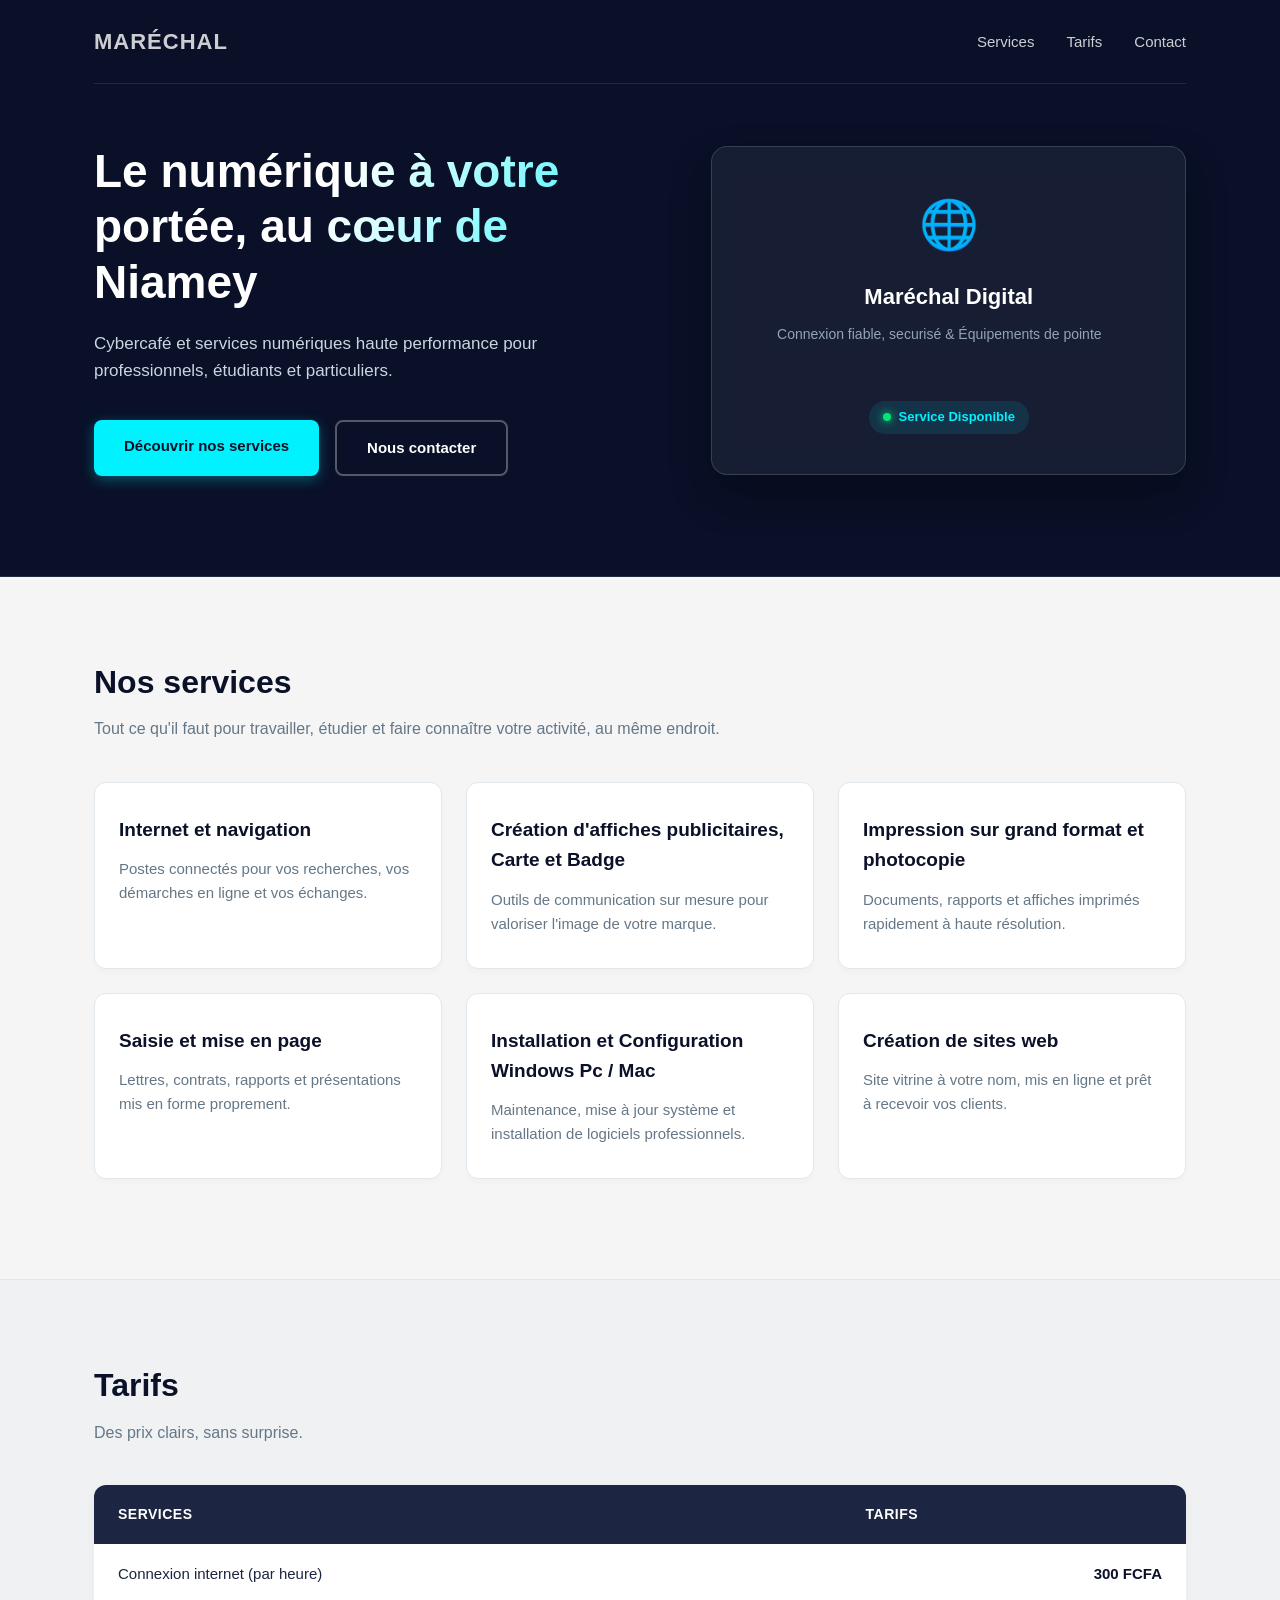
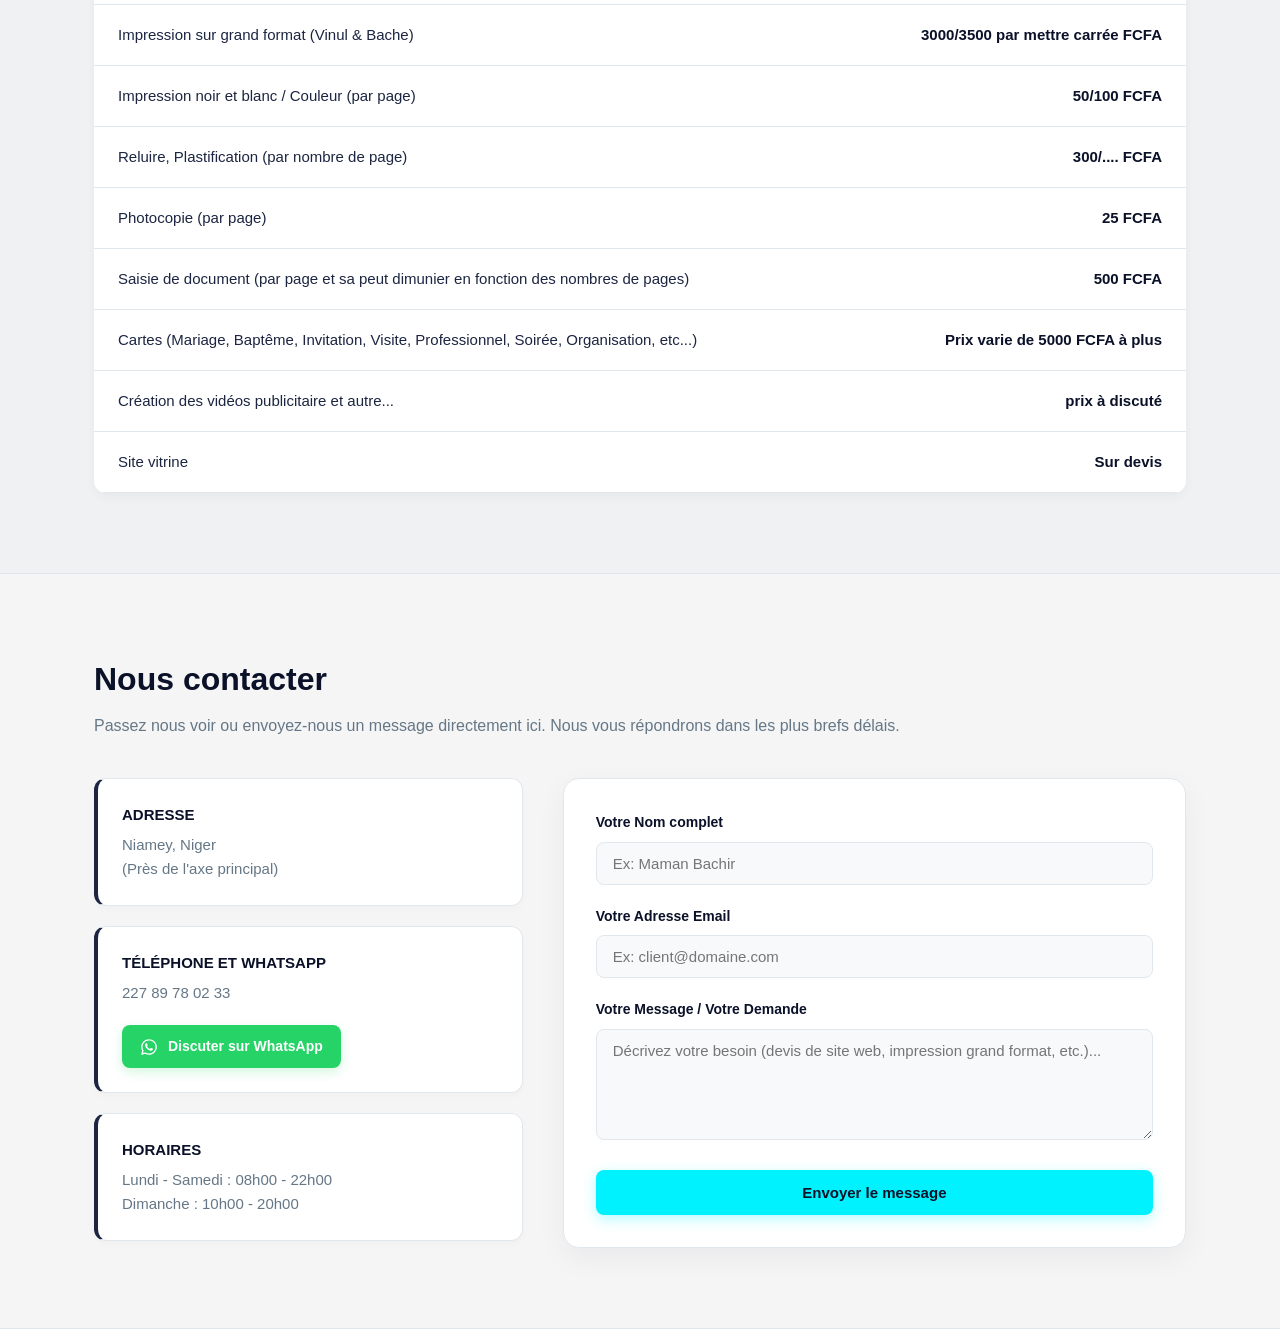
==== index.html @ 6f000675 "Add files via upload" ====
<!DOCTYPE html>
<html lang="fr">
<head>
<meta charset="utf-8">
<meta name="viewport" content="width=device-width, initial-scale=1">
<title>MARÉCHAL – Cybercafé et services numériques à Niamey</title>
<meta name="description" content="Internet, impression, saisie de documents et création de sites web à Niamey, Niger.">
<style>
/* ==========================================================================
   1. VARIABLES & CONFIGURATION DE FOND
   ========================================================================== */
:root {
  --cyan: #00f2fe;
  --bleu-profond: #0a1128;
  --bleu-tech: #1c2541;
  --texte-blanc: #ffffff;
  --texte-sombre: #1c2541;
  --doux: #657786;
  --ligne: #e1e8ed;
  --fond-clair: #f8f9fa;
  --transition: all 0.3s ease;
}

* { box-sizing: border-box; margin: 0; padding: 0; }
html { scroll-behavior: smooth; min-height: 100%; }

/* Image technologique en arrière-plan global alignée en haut pour éviter les coupures */
body { 
  font-family: -apple-system, BlinkMacSystemFont, "Segoe UI", Roboto, Arial, sans-serif; 
  color: var(--texte-sombre); 
  background-color: var(--bleu-profond);
  background-image: url('mon-ordinateur.jpg'), url('https://unsplash.com');
  background-size: cover;
  background-position: center top !important; 
  background-attachment: fixed;
  background-repeat: no-repeat;
  line-height: 1.6; 
  min-height: 100%;
}

a { color: inherit; text-decoration: none; transition: var(--transition); }
.wrap { max-width: 1140px; margin: 0 auto; padding: 0 24px; }

/* ==========================================================================
   2. HEADER & STYLE GLASSMORPHISM
   ========================================================================== */
header {
  position: relative;
  color: var(--texte-blanc);
  overflow: hidden;
  background: rgba(10, 17, 40, 0.85); 
  backdrop-filter: blur(8px);
  -webkit-backdrop-filter: blur(8px);
  border-bottom: 1px solid rgba(255, 255, 255, 0.1);
  padding-bottom: 40px;
}

nav {
  display: flex;
  align-items: center;
  justify-content: space-between;
  padding: 24px 0;
  border-bottom: 1px solid rgba(255, 255, 255, 0.1);
}

.marque { font-size: 22px; font-weight: 800; letter-spacing: 1px; }
nav ul { display: flex; gap: 32px; list-style: none; font-size: 15px; font-weight: 500; }
nav a { opacity: 0.8; }
nav a:hover { opacity: 1; color: var(--cyan); }

.hero {
  display: grid;
  grid-template-columns: 1.2fr 1fr;
  gap: 48px;
  align-items: center;
  padding: 60px 0;
}

.hero h1 {
  font-size: clamp(32px, 4.5vw, 46px);
  line-height: 1.2;
  margin-bottom: 20px;
  background: linear-gradient(120deg, #ffffff 40%, var(--cyan) 100%);
  -webkit-background-clip: text;
  -webkit-text-fill-color: transparent;
}

.hero p { font-size: 17px; color: #cbd5e1; margin-bottom: 36px; max-width: 48ch; }
.btns { display: flex; gap: 16px; flex-wrap: wrap; }
.btn { padding: 14px 30px; border-radius: 8px; font-weight: 600; font-size: 15px; text-align: center; display: inline-block; }

.btn-p { background: var(--cyan); color: var(--bleu-profond); box-shadow: 0 4px 14px rgba(0, 242, 254, 0.3); border: none; cursor: pointer; }
.btn-p:hover { transform: translateY(-2px); box-shadow: 0 6px 20px rgba(0, 242, 254, 0.5); background: #00d8e4; }
.btn-s { border: 2px solid rgba(255, 255, 255, 0.3); color: var(--texte-blanc); }
.btn-s:hover { border-color: var(--cyan); background: rgba(255, 255, 255, 0.05); transform: translateY(-2px); }

.tech-badge {
  background: rgba(255, 255, 255, 0.06);
  backdrop-filter: blur(12px);
  -webkit-backdrop-filter: blur(12px);
  border: 1px solid rgba(255, 255, 255, 0.15);
  padding: 40px;
  border-radius: 16px;
  text-align: center;
  box-shadow: 0 20px 40px rgba(0, 0, 0, 0.3);
}
.tech-icon { font-size: 48px; margin-bottom: 16px; }
.tech-badge h3 { font-size: 22px; margin-bottom: 8px; color: #fff; }
.tech-badge p { font-size: 14px; color: #94a3b8; }
.tech-status { display: inline-flex; align-items: center; gap: 8px; margin-top: 20px; background: rgba(0, 242, 254, 0.1); color: var(--cyan); padding: 6px 14px; border-radius: 20px; font-size: 13px; font-weight: 600; }
.status-dot { width: 8px; height: 8px; background-color: #00e676; border-radius: 50%; box-shadow: 0 0 8px #00e676; }

/* ==========================================================================
   3. SECTIONS OPACIFIÉES ACCESSIBLES
   ========================================================================== */
section { 
  display: block !important;
  padding: 80px 0; 
  background: rgba(255, 255, 255, 0.96) !important; 
  border-bottom: 1px solid var(--ligne); 
  position: relative; 
  z-index: 5; 
}
section:nth-of-type(even) { background: rgba(248, 249, 250, 0.97) !important; }

section h2 { font-size: 32px; color: var(--bleu-profond); margin-bottom: 8px; }
.intro { color: var(--doux); margin-bottom: 40px; font-size: 16px; }

.grille { display: grid; grid-template-columns: repeat(auto-fit, minmax(280px, 1fr)); gap: 24px; width: 100%; margin-bottom: 20px; }

.service {
  background: #ffffff;
  border: 1px solid var(--ligne);
  border-radius: 12px;
  padding: 32px 24px;
  transition: var(--transition);
  box-shadow: 0 4px 6px rgba(0,0,0,0.02);
}
.service:hover { transform: translateY(-6px); box-shadow: 0 12px 24px rgba(10, 17, 40, 0.08); border-color: var(--cyan); }
.service h3 { font-size: 19px; margin-bottom: 12px; color: var(--bleu-profond); }
.service p { color: var(--doux); font-size: 15px; }

/* ==========================================================================
   4. STRUCTURE DE LA GRILLE DES TARIFS
   ========================================================================== */
table { width: 100%; border-collapse: collapse; background: #fff; border-radius: 12px; overflow: hidden; box-shadow: 0 4px 12px rgba(0,0,0,0.04); margin-top: 20px; }
th, td { padding: 18px 24px; text-align: left; }
th { background: var(--bleu-tech); color: #fff; font-size: 14px; text-transform: uppercase; letter-spacing: 0.5px; }
td { border-bottom: 1px solid var(--ligne); font-size: 15px; color: var(--texte-sombre); }
td:last-child { font-weight: 700; color: var(--bleu-profond); text-align: right; }

/* ==========================================================================
   5. CONTAINER FORMULAIRE ET BLOC INFO (2 Colonnes)
   ========================================================================== */
.contact-container {
  display: flex !important;
  flex-direction: row !important;
  justify-content: space-between;
  gap: 40px;
  width: 100%;
  margin-top: 30px;
}

.contact-infos {
  flex: 1;
  display: flex;
  flex-direction: column;
  gap: 20px;
}

.contact-infos div {
  background: #ffffff;
  border: 1px solid var(--ligne);
  border-left: 4px solid var(--bleu-tech);
  padding: 24px;
  border-radius: 12px;
  box-shadow: 0 4px 6px rgba(0, 0, 0, 0.02);
}

.contact-infos dt { font-weight: 700; color: var(--bleu-profond); margin-bottom: 6px; font-size: 15px; text-transform: uppercase; }
.contact-infos dd { color: var(--doux); margin: 0; font-size: 15px; }

.contact-form {
  flex: 1.3;
  background: #ffffff;
  border: 1px solid var(--ligne);
  padding: 32px;
  border-radius: 16px;
  box-shadow: 0 10px 30px rgba(10, 17, 40, 0.05);
}

.form-group {
  margin-bottom: 20px;
  display: flex;
  flex-direction: column;
}

.form-group label { font-weight: 600; color: var(--bleu-profond); margin-bottom: 8px; font-size: 14px; }
.form-group input, .form-group textarea {
  width: 100%;
  padding: 12px 16px;
  border: 1px solid var(--ligne);
  border-radius: 8px;
  font-size: 15px;
  background: var(--fond-clair);
  font-family: inherit;
  transition: var(--transition);
}
.form-group input:focus, .form-group textarea:focus { outline: none; border-color: var(--cyan); background: #ffffff; box-shadow: 0 0 0 4px rgba(0, 242, 254, 0.15); }
.form-submit { width: 100%; margin-top: 10px; }

/* FOOTER */
footer { background: var(--bleu-profond); color: #94a3b8; font-size: 14px; padding: 30px 0; border-top: 1px solid rgba(255,255,255,0.08); position: relative; z-index: 5; }
footer .wrap { display: flex; justify-content: space-between; flex-wrap: wrap; gap: 16px; }

/* RESPONSIVE STRUCTURE */
@media(max-width: 768px) {
  .hero { grid-template-columns: 1fr; text-align: center; }
  .btns { justify-content: center; }
  nav { flex-direction: column; gap: 16px; }
  .contact-container { flex-direction: column !important; gap: 32px; }
}
</style>
</head>
<body>

<header>
  <div class="wrap">
    <nav aria-label="Navigation principale">
      <a class="marque" href="#accueil">MARÉCHAL</a>
      <ul>
        <li><a href="#services">Services</a></li>
        <li><a href="#tarifs">Tarifs</a></li>
        <li><a href="#contact">Contact</a></li>
      </ul>
    </nav>
    <div class="hero" id="accueil">
      <div>
        <h1>Le numérique à votre portée, au cœur de Niamey</h1>
        <p>Cybercafé et services numériques haute performance pour professionnels, étudiants et particuliers.</p>
        <div class="btns">
          <a class="btn btn-p" href="#services">Découvrir nos services</a>
          <a class="btn btn-s" href="#contact">Nous contacter</a>
        </div>
      </div>
      <div class="tech-badge">
        <div class="tech-icon">🌐</div>
        <h3>Maréchal Digital</h3>
        <p>Connexion fiable, securisé & Équipements de pointe</p>
        <div class="tech-status"><span class="status-dot"></span> Service Disponible</div>
      </div>
    </div>
  </div>
</header>

<main>
<section id="services">
  <div class="wrap">
    <h2>Nos services</h2>
    <p class="intro">Tout ce qu'il faut pour travailler, étudier et faire connaître votre activité, au même endroit.</p>
    <div class="grille">
      <article class="service"><h3>Internet et navigation</h3><p>Postes connectés pour vos recherches, vos démarches en ligne et vos échanges.</p></article>
      <article class="service"><h3>Création d'affiches publicitaires, Carte et Badge</h3><p>Outils de communication sur mesure pour valoriser l'image de votre marque.</p></article>
      <article class="service"><h3>Impression sur grand format et photocopie</h3><p>Documents, rapports et affiches imprimés rapidement à haute résolution.</p></article>
      <article class="service"><h3>Saisie et mise en page</h3><p>Lettres, contrats, rapports et présentations mis en forme proprement.</p></article>
      <article class="service"><h3>Installation et Configuration Windows Pc / Mac</h3><p>Maintenance, mise à jour système et installation de logiciels professionnels.</p></article>
      <article class="service"><h3>Création de sites web</h3><p>Site vitrine à votre nom, mis en ligne et prêt à recevoir vos clients.</p></article>
    </div>
  </div>
</section>

<section id="tarifs">
  <div class="wrap">
    <h2>Tarifs</h2>
    <p class="intro">Des prix clairs, sans surprise.</p>
    <table>
      <thead><tr><th scope="col">services</th><th scope="col">Tarifs</th></tr></thead>
      <tbody>
        <tr><td>Connexion internet (par heure)</td><td>300 FCFA</td></tr>
        <tr><td>Impression sur grand format (Vinul & Bache)</td><td>3000/3500 par mettre carrée FCFA</td></tr>
        <tr><td>Impression noir et blanc / Couleur (par page)</td><td>50/100 FCFA</td></tr>
        <tr><td>Reluire, Plastification (par nombre de page)</td><td>300/.... FCFA</td></tr>
        <tr><td>Photocopie (par page)</td><td>25 FCFA</td></tr>
        <tr><td>Saisie de document (par page et sa peut dimunier en fonction des nombres de pages)</td><td>500 FCFA</td></tr>
        <tr><td>Cartes (Mariage, Baptême, Invitation, Visite, Professionnel, Soirée, Organisation, etc...)</td><td>Prix varie de 5000 FCFA à plus </td></tr>
        <tr><td>Création des vidéos publicitaire et autre... </td><td>prix à discuté</td></tr>
        <tr><td>Site vitrine</td><td>Sur devis</td></tr>
      </tbody>
    </table>
  </div>
</section>

<section id="contact">
  <div class="wrap">
    <h2>Nous contacter</h2>
    <p class="intro">Passez nous voir ou envoyez-nous un message directement ici. Nous vous répondrons dans les plus brefs délais.</p>
    
    <div class="contact-container">
      <!-- Infos pratiques à gauche -->
      <dl class="contact-infos">
        <div>
          <dt>Adresse</dt>
          <dd> Niamey, Niger<br>(Près de l'axe principal)</dd>
        </div>
       <div>
  <dt>Téléphone et WhatsApp</dt>
  <dd style="margin-bottom: 12px;">227 89 78 02 33</dd>
  
  <!-- BOUTON WHATSAPP CORRIGÉ AVEC STYLE VERT FORCÉ -->
  <a href="https://wa.me." 
   target="_blank" 
   class="btn-whatsapp" 
   style="display: inline-flex !important; align-items: center; justify-content: center; gap: 10px; background-color: #25D366 !important; color: #ffffff !important; padding: 10px 18px; border-radius: 8px; font-size: 14px; font-weight: 700; text-decoration: none; box-shadow: 0 4px 12px rgba(37, 211, 102, 0.2); margin-top: 8px; transition: all 0.3s ease;">
  
  <svg viewBox="0 0 448 512" width="18" height="18" fill="#ffffff" style="display: block;">
    <path d="M380.9 97.1C339 55.1 283.2 32 223.9 32c-122.4 0-222 99.6-222 222 0 39.1 10.2 77.3 29.6 111L0 480l117.7-30.9c32.4 17.7 68.9 27 106.1 27h.1c122.3 0 224.1-99.6 224.1-222 0-59.3-25.2-115-67.1-157zm-157 341.6c-33.2 0-65.7-8.9-94-25.7l-6.7-4-69.8 18.3L72 359.2l-4.4-7c-18.5-29.4-28.2-63.3-28.2-98.2 0-101.7 82.8-184.5 184.6-184.5 49.3 0 95.6 19.2 130.4 54.1 34.8 34.9 56.2 81.2 56.1 130.5 0 101.8-84.9 184.6-186.6 184.6zm101.2-138.2c-5.5-2.8-32.8-16.2-37.9-18-5.1-1.9-8.8-2.8-12.5 2.8-3.7 5.6-14.3 18-17.6 21.8-3.2 3.7-6.5 4.2-12 1.4-32.6-16.3-54-29.1-75.5-66-5.7-9.8 5.7-9.1 16.3-30.3 1.8-3.7.9-6.9-.5-9.7-1.4-2.8-12.5-30.1-17.1-41.2-4.5-10.8-9.1-9.3-12.5-9.5-3.2-.2-6.9-.2-10.6-.2-3.7 0-9.7 1.4-14.8 6.9-5.1 5.6-19.4 19-19.4 46.3 0 27.3 19.9 53.7 22.6 57.4 2.8 3.7 39.1 59.7 94.8 83.8 35.2 15.2 49 16.5 66.6 13.9 10.7-1.6 32.8-13.4 37.4-26.4 4.6-13 4.6-24.1 3.2-26.4-1.3-2.5-5-3.9-10.5-6.6z"/>
  </svg>
  <span>Discuter sur WhatsApp</span>
</a>
</div>

        <div>
          <dt>Horaires</dt>
          <dd>Lundi - Samedi : 08h00 - 22h00<br>Dimanche : 10h00 - 20h00</dd>
        </div>
      </dl>

      <!-- Formulaire de contact Formspree à droite -->
      <!-- ATTENTION : Remplacez "VOTRE_ID_FORMSPREE" par l'identifiant fourni sur votre tableau de bord Formspree -->
      <form action="https://formspree.io/f/xaeqyyyz" method="POST" class="contact-form">
        <div class="form-group">
          <label for="name">Votre Nom complet</label>
          <input type="text" name="name" id="name" required placeholder="Ex: Maman Bachir">
        </div>
        
        <div class="form-group">
          <label for="email">Votre Adresse Email</label>
          <input type="email" name="_replyto" id="email" required placeholder="Ex: client@domaine.com">
        </div>
        
        <div class="form-group">
          <label for="message">Votre Message / Votre Demande</label>
          <textarea name="message" id="message" rows="5" required placeholder="Décrivez votre besoin (devis de site web, impression grand format, etc.)..."></textarea>
        </div>
        
        <!-- Redirection automatique après envoi (Optionnel) -->
        <input type="hidden" name="_next" value="#accueil">
        
        <button type="submit" class="btn btn-p form-submit">Envoyer le message</button>
      </form>
    </div>
  </div>
</section>
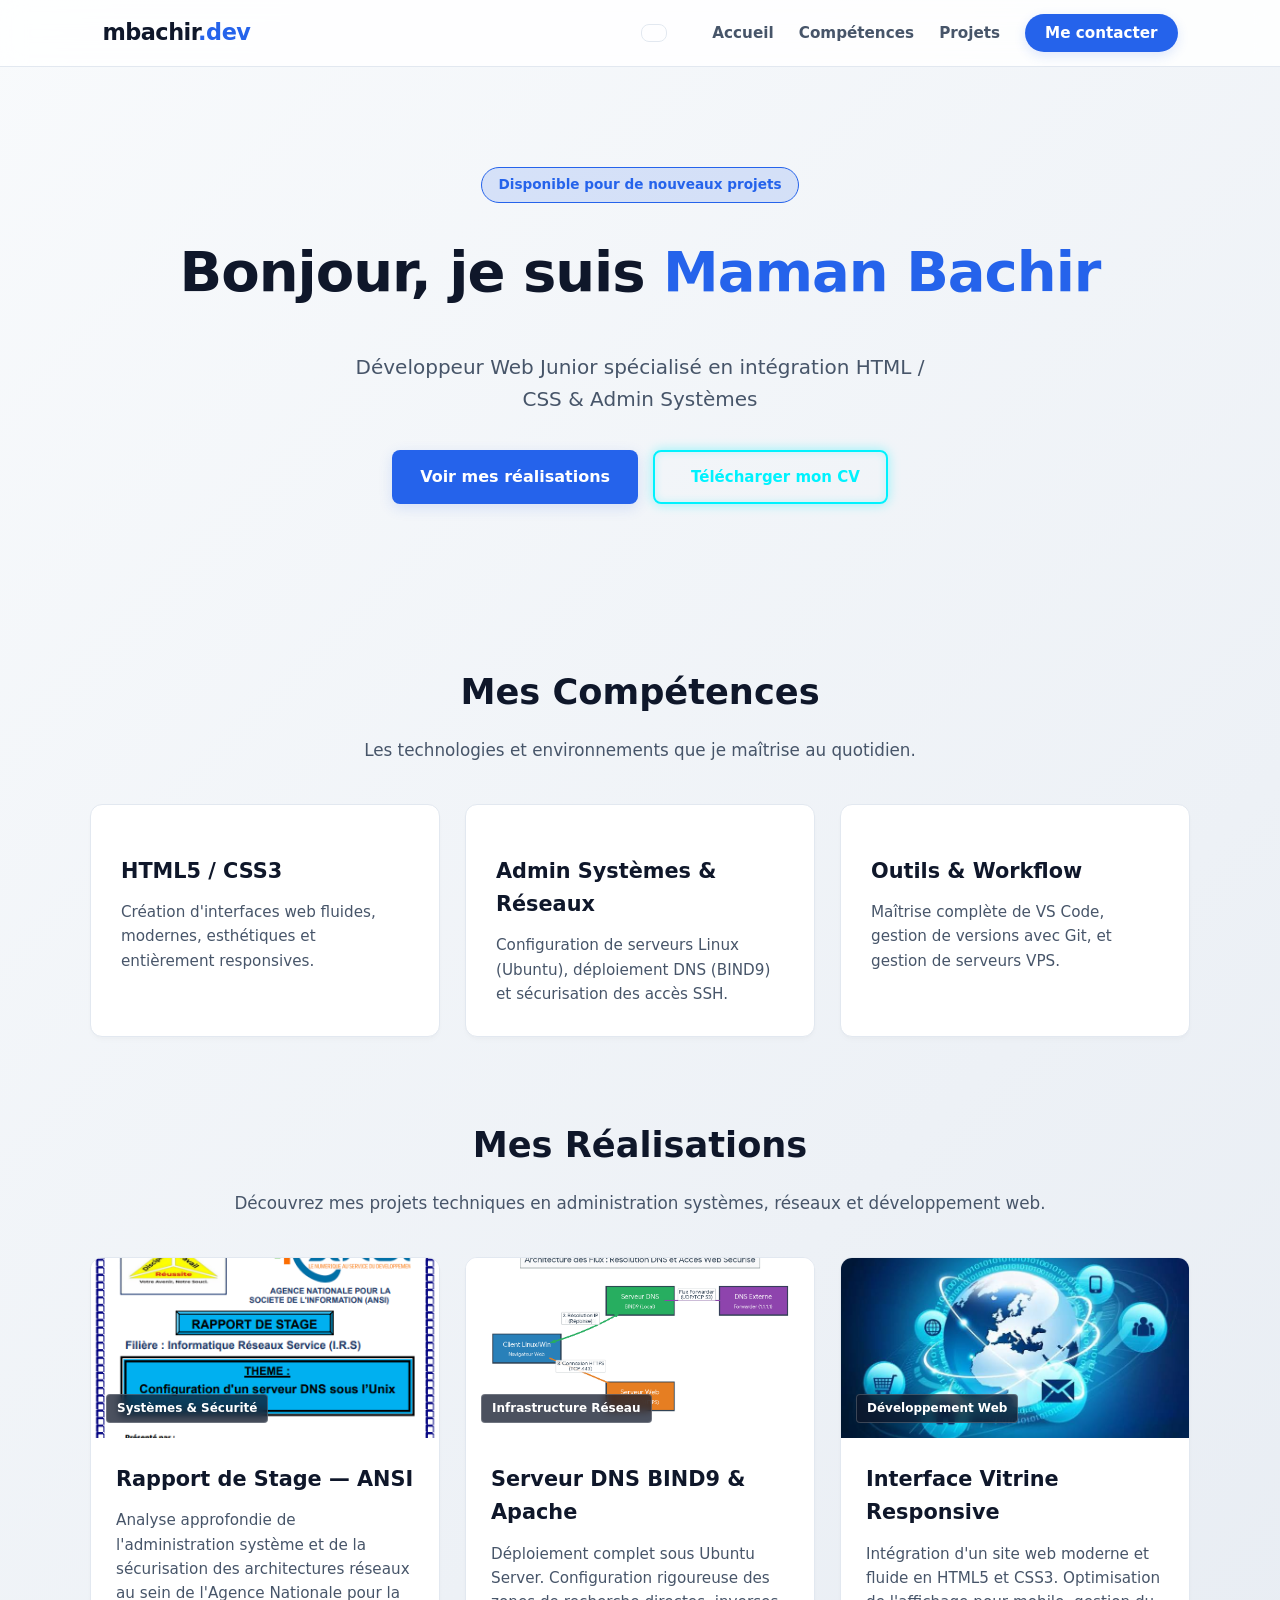
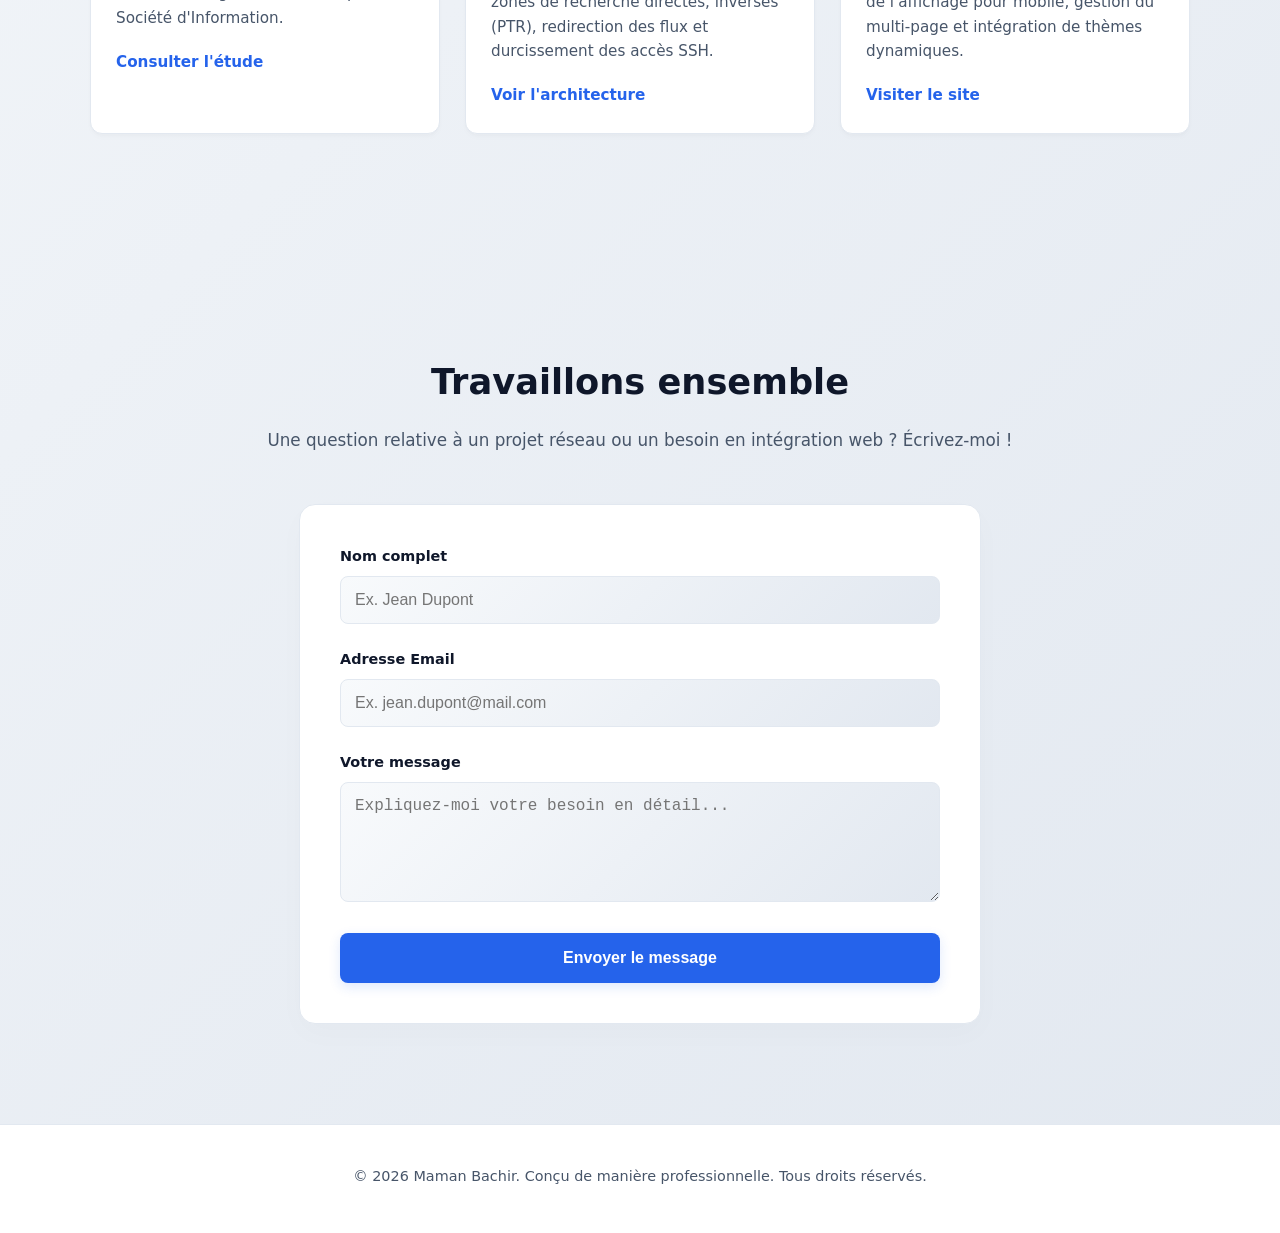
==== commit b4532376: "Add files via upload" ====
--- a/index.html
+++ b/index.html
@@ -1,353 +1,169 @@
 <!DOCTYPE html>
 <html lang="fr">
 <head>
-<meta charset="utf-8">
-<meta name="viewport" content="width=device-width, initial-scale=1">
-<title>MARÉCHAL – Cybercafé et services numériques à Niamey</title>
-<meta name="description" content="Internet, impression, saisie de documents et création de sites web à Niamey, Niger.">
-<style>
-/* ==========================================================================
-   1. VARIABLES & CONFIGURATION DE FOND
-   ========================================================================== */
-:root {
-  --cyan: #00f2fe;
-  --bleu-profond: #0a1128;
-  --bleu-tech: #1c2541;
-  --texte-blanc: #ffffff;
-  --texte-sombre: #1c2541;
-  --doux: #657786;
-  --ligne: #e1e8ed;
-  --fond-clair: #f8f9fa;
-  --transition: all 0.3s ease;
-}
-
-* { box-sizing: border-box; margin: 0; padding: 0; }
-html { scroll-behavior: smooth; min-height: 100%; }
-
-/* Image technologique en arrière-plan global alignée en haut pour éviter les coupures */
-body { 
-  font-family: -apple-system, BlinkMacSystemFont, "Segoe UI", Roboto, Arial, sans-serif; 
-  color: var(--texte-sombre); 
-  background-color: var(--bleu-profond);
-  background-image: url('mon-ordinateur.jpg'), url('https://unsplash.com');
-  background-size: cover;
-  background-position: center top !important; 
-  background-attachment: fixed;
-  background-repeat: no-repeat;
-  line-height: 1.6; 
-  min-height: 100%;
-}
-
-a { color: inherit; text-decoration: none; transition: var(--transition); }
-.wrap { max-width: 1140px; margin: 0 auto; padding: 0 24px; }
-
-/* ==========================================================================
-   2. HEADER & STYLE GLASSMORPHISM
-   ========================================================================== */
-header {
-  position: relative;
-  color: var(--texte-blanc);
-  overflow: hidden;
-  background: rgba(10, 17, 40, 0.85); 
-  backdrop-filter: blur(8px);
-  -webkit-backdrop-filter: blur(8px);
-  border-bottom: 1px solid rgba(255, 255, 255, 0.1);
-  padding-bottom: 40px;
-}
-
-nav {
-  display: flex;
-  align-items: center;
-  justify-content: space-between;
-  padding: 24px 0;
-  border-bottom: 1px solid rgba(255, 255, 255, 0.1);
-}
-
-.marque { font-size: 22px; font-weight: 800; letter-spacing: 1px; }
-nav ul { display: flex; gap: 32px; list-style: none; font-size: 15px; font-weight: 500; }
-nav a { opacity: 0.8; }
-nav a:hover { opacity: 1; color: var(--cyan); }
-
-.hero {
-  display: grid;
-  grid-template-columns: 1.2fr 1fr;
-  gap: 48px;
-  align-items: center;
-  padding: 60px 0;
-}
-
-.hero h1 {
-  font-size: clamp(32px, 4.5vw, 46px);
-  line-height: 1.2;
-  margin-bottom: 20px;
-  background: linear-gradient(120deg, #ffffff 40%, var(--cyan) 100%);
-  -webkit-background-clip: text;
-  -webkit-text-fill-color: transparent;
-}
-
-.hero p { font-size: 17px; color: #cbd5e1; margin-bottom: 36px; max-width: 48ch; }
-.btns { display: flex; gap: 16px; flex-wrap: wrap; }
-.btn { padding: 14px 30px; border-radius: 8px; font-weight: 600; font-size: 15px; text-align: center; display: inline-block; }
-
-.btn-p { background: var(--cyan); color: var(--bleu-profond); box-shadow: 0 4px 14px rgba(0, 242, 254, 0.3); border: none; cursor: pointer; }
-.btn-p:hover { transform: translateY(-2px); box-shadow: 0 6px 20px rgba(0, 242, 254, 0.5); background: #00d8e4; }
-.btn-s { border: 2px solid rgba(255, 255, 255, 0.3); color: var(--texte-blanc); }
-.btn-s:hover { border-color: var(--cyan); background: rgba(255, 255, 255, 0.05); transform: translateY(-2px); }
-
-.tech-badge {
-  background: rgba(255, 255, 255, 0.06);
-  backdrop-filter: blur(12px);
-  -webkit-backdrop-filter: blur(12px);
-  border: 1px solid rgba(255, 255, 255, 0.15);
-  padding: 40px;
-  border-radius: 16px;
-  text-align: center;
-  box-shadow: 0 20px 40px rgba(0, 0, 0, 0.3);
-}
-.tech-icon { font-size: 48px; margin-bottom: 16px; }
-.tech-badge h3 { font-size: 22px; margin-bottom: 8px; color: #fff; }
-.tech-badge p { font-size: 14px; color: #94a3b8; }
-.tech-status { display: inline-flex; align-items: center; gap: 8px; margin-top: 20px; background: rgba(0, 242, 254, 0.1); color: var(--cyan); padding: 6px 14px; border-radius: 20px; font-size: 13px; font-weight: 600; }
-.status-dot { width: 8px; height: 8px; background-color: #00e676; border-radius: 50%; box-shadow: 0 0 8px #00e676; }
-
-/* ==========================================================================
-   3. SECTIONS OPACIFIÉES ACCESSIBLES
-   ========================================================================== */
-section { 
-  display: block !important;
-  padding: 80px 0; 
-  background: rgba(255, 255, 255, 0.96) !important; 
-  border-bottom: 1px solid var(--ligne); 
-  position: relative; 
-  z-index: 5; 
-}
-section:nth-of-type(even) { background: rgba(248, 249, 250, 0.97) !important; }
-
-section h2 { font-size: 32px; color: var(--bleu-profond); margin-bottom: 8px; }
-.intro { color: var(--doux); margin-bottom: 40px; font-size: 16px; }
-
-.grille { display: grid; grid-template-columns: repeat(auto-fit, minmax(280px, 1fr)); gap: 24px; width: 100%; margin-bottom: 20px; }
-
-.service {
-  background: #ffffff;
-  border: 1px solid var(--ligne);
-  border-radius: 12px;
-  padding: 32px 24px;
-  transition: var(--transition);
-  box-shadow: 0 4px 6px rgba(0,0,0,0.02);
-}
-.service:hover { transform: translateY(-6px); box-shadow: 0 12px 24px rgba(10, 17, 40, 0.08); border-color: var(--cyan); }
-.service h3 { font-size: 19px; margin-bottom: 12px; color: var(--bleu-profond); }
-.service p { color: var(--doux); font-size: 15px; }
-
-/* ==========================================================================
-   4. STRUCTURE DE LA GRILLE DES TARIFS
-   ========================================================================== */
-table { width: 100%; border-collapse: collapse; background: #fff; border-radius: 12px; overflow: hidden; box-shadow: 0 4px 12px rgba(0,0,0,0.04); margin-top: 20px; }
-th, td { padding: 18px 24px; text-align: left; }
-th { background: var(--bleu-tech); color: #fff; font-size: 14px; text-transform: uppercase; letter-spacing: 0.5px; }
-td { border-bottom: 1px solid var(--ligne); font-size: 15px; color: var(--texte-sombre); }
-td:last-child { font-weight: 700; color: var(--bleu-profond); text-align: right; }
-
-/* ==========================================================================
-   5. CONTAINER FORMULAIRE ET BLOC INFO (2 Colonnes)
-   ========================================================================== */
-.contact-container {
-  display: flex !important;
-  flex-direction: row !important;
-  justify-content: space-between;
-  gap: 40px;
-  width: 100%;
-  margin-top: 30px;
-}
-
-.contact-infos {
-  flex: 1;
-  display: flex;
-  flex-direction: column;
-  gap: 20px;
-}
-
-.contact-infos div {
-  background: #ffffff;
-  border: 1px solid var(--ligne);
-  border-left: 4px solid var(--bleu-tech);
-  padding: 24px;
-  border-radius: 12px;
-  box-shadow: 0 4px 6px rgba(0, 0, 0, 0.02);
-}
-
-.contact-infos dt { font-weight: 700; color: var(--bleu-profond); margin-bottom: 6px; font-size: 15px; text-transform: uppercase; }
-.contact-infos dd { color: var(--doux); margin: 0; font-size: 15px; }
-
-.contact-form {
-  flex: 1.3;
-  background: #ffffff;
-  border: 1px solid var(--ligne);
-  padding: 32px;
-  border-radius: 16px;
-  box-shadow: 0 10px 30px rgba(10, 17, 40, 0.05);
-}
-
-.form-group {
-  margin-bottom: 20px;
-  display: flex;
-  flex-direction: column;
-}
-
-.form-group label { font-weight: 600; color: var(--bleu-profond); margin-bottom: 8px; font-size: 14px; }
-.form-group input, .form-group textarea {
-  width: 100%;
-  padding: 12px 16px;
-  border: 1px solid var(--ligne);
-  border-radius: 8px;
-  font-size: 15px;
-  background: var(--fond-clair);
-  font-family: inherit;
-  transition: var(--transition);
-}
-.form-group input:focus, .form-group textarea:focus { outline: none; border-color: var(--cyan); background: #ffffff; box-shadow: 0 0 0 4px rgba(0, 242, 254, 0.15); }
-.form-submit { width: 100%; margin-top: 10px; }
-
-/* FOOTER */
-footer { background: var(--bleu-profond); color: #94a3b8; font-size: 14px; padding: 30px 0; border-top: 1px solid rgba(255,255,255,0.08); position: relative; z-index: 5; }
-footer .wrap { display: flex; justify-content: space-between; flex-wrap: wrap; gap: 16px; }
-
-/* RESPONSIVE STRUCTURE */
-@media(max-width: 768px) {
-  .hero { grid-template-columns: 1fr; text-align: center; }
-  .btns { justify-content: center; }
-  nav { flex-direction: column; gap: 16px; }
-  .contact-container { flex-direction: column !important; gap: 32px; }
-}
-</style>
+    <meta charset="UTF-8">
+    <meta name="viewport" content="width=device-width, initial-scale=1.0">
+    <title>Maman Bachir — Portfolio Professionnel</title>
+    <!-- Bibliothèque d'icônes Font Awesome (CDN fonctionnel) -->
+    <link rel="stylesheet" href="https://cloudflare.com">
+    <link rel="stylesheet" href="style.css">
+    <link rel="stylesheet" href="Untitled-1.css">
 </head>
 <body>
 
-<header>
-  <div class="wrap">
-    <nav aria-label="Navigation principale">
-      <a class="marque" href="#accueil">MARÉCHAL</a>
-      <ul>
-        <li><a href="#services">Services</a></li>
-        <li><a href="#tarifs">Tarifs</a></li>
-        <li><a href="#contact">Contact</a></li>
-      </ul>
+    <!-- Barre de navigation -->
+    <nav class="navbar">
+        <div class="logo">mbachir<span>.dev</span></div>
+        <div class="nav-right">
+            <!-- Bouton pour basculer en Mode Sombre -->
+            <button id="dark-mode-toggle" class="btn-toggle">
+                <i class="fa-solid fa-moon"></i>
+            </button>
+            <div class="nav-links">
+                <a href="#accueil">Accueil</a>
+                <a href="#competences">Compétences</a>
+                <a href="#projets">Projets</a>
+                <a href="#contact" class="btn-contact">Me contacter</a>
+            </div>
+        </div>
     </nav>
-    <div class="hero" id="accueil">
-      <div>
-        <h1>Le numérique à votre portée, au cœur de Niamey</h1>
-        <p>Cybercafé et services numériques haute performance pour professionnels, étudiants et particuliers.</p>
-        <div class="btns">
-          <a class="btn btn-p" href="#services">Découvrir nos services</a>
-          <a class="btn btn-s" href="#contact">Nous contacter</a>
-        </div>
-      </div>
-      <div class="tech-badge">
-        <div class="tech-icon">🌐</div>
-        <h3>Maréchal Digital</h3>
-        <p>Connexion fiable, securisé & Équipements de pointe</p>
-        <div class="tech-status"><span class="status-dot"></span> Service Disponible</div>
-      </div>
-    </div>
-  </div>
-</header>
 
-<main>
-<section id="services">
-  <div class="wrap">
-    <h2>Nos services</h2>
-    <p class="intro">Tout ce qu'il faut pour travailler, étudier et faire connaître votre activité, au même endroit.</p>
-    <div class="grille">
-      <article class="service"><h3>Internet et navigation</h3><p>Postes connectés pour vos recherches, vos démarches en ligne et vos échanges.</p></article>
-      <article class="service"><h3>Création d'affiches publicitaires, Carte et Badge</h3><p>Outils de communication sur mesure pour valoriser l'image de votre marque.</p></article>
-      <article class="service"><h3>Impression sur grand format et photocopie</h3><p>Documents, rapports et affiches imprimés rapidement à haute résolution.</p></article>
-      <article class="service"><h3>Saisie et mise en page</h3><p>Lettres, contrats, rapports et présentations mis en forme proprement.</p></article>
-      <article class="service"><h3>Installation et Configuration Windows Pc / Mac</h3><p>Maintenance, mise à jour système et installation de logiciels professionnels.</p></article>
-      <article class="service"><h3>Création de sites web</h3><p>Site vitrine à votre nom, mis en ligne et prêt à recevoir vos clients.</p></article>
-    </div>
-  </div>
-</section>
-
-<section id="tarifs">
-  <div class="wrap">
-    <h2>Tarifs</h2>
-    <p class="intro">Des prix clairs, sans surprise.</p>
-    <table>
-      <thead><tr><th scope="col">services</th><th scope="col">Tarifs</th></tr></thead>
-      <tbody>
-        <tr><td>Connexion internet (par heure)</td><td>300 FCFA</td></tr>
-        <tr><td>Impression sur grand format (Vinul & Bache)</td><td>3000/3500 par mettre carrée FCFA</td></tr>
-        <tr><td>Impression noir et blanc / Couleur (par page)</td><td>50/100 FCFA</td></tr>
-        <tr><td>Reluire, Plastification (par nombre de page)</td><td>300/.... FCFA</td></tr>
-        <tr><td>Photocopie (par page)</td><td>25 FCFA</td></tr>
-        <tr><td>Saisie de document (par page et sa peut dimunier en fonction des nombres de pages)</td><td>500 FCFA</td></tr>
-        <tr><td>Cartes (Mariage, Baptême, Invitation, Visite, Professionnel, Soirée, Organisation, etc...)</td><td>Prix varie de 5000 FCFA à plus </td></tr>
-        <tr><td>Création des vidéos publicitaire et autre... </td><td>prix à discuté</td></tr>
-        <tr><td>Site vitrine</td><td>Sur devis</td></tr>
-      </tbody>
-    </table>
-  </div>
-</section>
-
-<section id="contact">
-  <div class="wrap">
-    <h2>Nous contacter</h2>
-    <p class="intro">Passez nous voir ou envoyez-nous un message directement ici. Nous vous répondrons dans les plus brefs délais.</p>
+    <main class="container">
+        
+        <!-- Section Accueil (Hero) -->
+        <section id="accueil" class="hero-section">
+            <div class="badge">Disponible pour de nouveaux projets</div>
+            <h1>Bonjour, je suis <span class="highlight">Maman Bachir</span></h1>
+            <p class="subtitle">Développeur Web Junior spécialisé en intégration HTML / CSS & Admin Systèmes</p>
+            <div class="hero-buttons">
+    <a href="#projets" class="btn-primary">Voir mes réalisations</a>
     
-    <div class="contact-container">
-      <!-- Infos pratiques à gauche -->
-      <dl class="contact-infos">
-        <div>
-          <dt>Adresse</dt>
-          <dd> Niamey, Niger<br>(Près de l'axe principal)</dd>
-        </div>
-       <div>
-  <dt>Téléphone et WhatsApp</dt>
-  <dd style="margin-bottom: 12px;">227 89 78 02 33</dd>
-  
-  <!-- BOUTON WHATSAPP CORRIGÉ AVEC STYLE VERT FORCÉ -->
-  <a href="https://wa.me." 
-   target="_blank" 
-   class="btn-whatsapp" 
-   style="display: inline-flex !important; align-items: center; justify-content: center; gap: 10px; background-color: #25D366 !important; color: #ffffff !important; padding: 10px 18px; border-radius: 8px; font-size: 14px; font-weight: 700; text-decoration: none; box-shadow: 0 4px 12px rgba(37, 211, 102, 0.2); margin-top: 8px; transition: all 0.3s ease;">
-  
-  <svg viewBox="0 0 448 512" width="18" height="18" fill="#ffffff" style="display: block;">
-    <path d="M380.9 97.1C339 55.1 283.2 32 223.9 32c-122.4 0-222 99.6-222 222 0 39.1 10.2 77.3 29.6 111L0 480l117.7-30.9c32.4 17.7 68.9 27 106.1 27h.1c122.3 0 224.1-99.6 224.1-222 0-59.3-25.2-115-67.1-157zm-157 341.6c-33.2 0-65.7-8.9-94-25.7l-6.7-4-69.8 18.3L72 359.2l-4.4-7c-18.5-29.4-28.2-63.3-28.2-98.2 0-101.7 82.8-184.5 184.6-184.5 49.3 0 95.6 19.2 130.4 54.1 34.8 34.9 56.2 81.2 56.1 130.5 0 101.8-84.9 184.6-186.6 184.6zm101.2-138.2c-5.5-2.8-32.8-16.2-37.9-18-5.1-1.9-8.8-2.8-12.5 2.8-3.7 5.6-14.3 18-17.6 21.8-3.2 3.7-6.5 4.2-12 1.4-32.6-16.3-54-29.1-75.5-66-5.7-9.8 5.7-9.1 16.3-30.3 1.8-3.7.9-6.9-.5-9.7-1.4-2.8-12.5-30.1-17.1-41.2-4.5-10.8-9.1-9.3-12.5-9.5-3.2-.2-6.9-.2-10.6-.2-3.7 0-9.7 1.4-14.8 6.9-5.1 5.6-19.4 19-19.4 46.3 0 27.3 19.9 53.7 22.6 57.4 2.8 3.7 39.1 59.7 94.8 83.8 35.2 15.2 49 16.5 66.6 13.9 10.7-1.6 32.8-13.4 37.4-26.4 4.6-13 4.6-24.1 3.2-26.4-1.3-2.5-5-3.9-10.5-6.6z"/>
-  </svg>
-  <span>Discuter sur WhatsApp</span>
-</a>
+    <!-- BOUTON MIS À JOUR AVEC LE CADRE LUMINEUX -->
+    <a href="CV_Maman_Bachir.pdf" download="CV_Maman_Bachir.pdf" 
+   style="display: inline-flex !important; align-items: center; justify-content: center; gap: 10px; padding: 12px 26px; border-radius: 8px; font-size: 15px; font-weight: 600; text-decoration: none; border: 2px solid #00f2fe !important; color: #00f2fe !important; background: transparent !important; box-shadow: 0 0 12px rgba(0, 242, 254, 0.4), inset 0 0 8px rgba(0, 242, 254, 0.2) !important; cursor: pointer; transition: all 0.3s ease;">
+    <i class="fa-solid fa-download"></i> Télécharger mon CV
+    </a>
 </div>
 
-        <div>
-          <dt>Horaires</dt>
-          <dd>Lundi - Samedi : 08h00 - 22h00<br>Dimanche : 10h00 - 20h00</dd>
-        </div>
-      </dl>
+        </section>
 
-      <!-- Formulaire de contact Formspree à droite -->
-      <!-- ATTENTION : Remplacez "VOTRE_ID_FORMSPREE" par l'identifiant fourni sur votre tableau de bord Formspree -->
-      <form action="https://formspree.io/f/xaeqyyyz" method="POST" class="contact-form">
-        <div class="form-group">
-          <label for="name">Votre Nom complet</label>
-          <input type="text" name="name" id="name" required placeholder="Ex: Maman Bachir">
-        </div>
+        <!-- Section Compétences -->
+        <section id="competences">
+            <div class="section-header">
+                <h2>Mes Compétences</h2>
+                <p>Les technologies et environnements que je maîtrise au quotidien.</p>
+            </div>
+            <div class="cards-grid">
+                <div class="card">
+                    <div class="card-icon"><i class="fa-brands fa-html5"></i></div>
+                    <h3>HTML5 / CSS3</h3>
+                    <p>Création d'interfaces web fluides, modernes, esthétiques et entièrement responsives.</p>
+                </div>
+                <div class="card">
+                    <div class="card-icon"><i class="fa-solid fa-server"></i></div>
+                    <h3>Admin Systèmes & Réseaux</h3>
+                    <p>Configuration de serveurs Linux (Ubuntu), déploiement DNS (BIND9) et sécurisation des accès SSH.</p>
+                </div>
+                <div class="card">
+                    <div class="card-icon"><i class="fa-solid fa-laptop-code"></i></div>
+                    <h3>Outils & Workflow</h3>
+                    <p>Maîtrise complète de VS Code, gestion de versions avec Git, et gestion de serveurs VPS.</p>
+                </div>
+            </div>
+        </section>
+
+        <!-- Section Projets avec Galerie d'Images -->
+        <section id="projets">
+            <div class="section-header">
+                <h2>Mes Réalisations</h2>
+                <p>Découvrez mes projets techniques en administration systèmes, réseaux et développement web.</p>
+            </div>
+            
+            <div class="cards-grid">
+                <!-- Projet 1 -->
+                <div class="card project-card">
+                    <div class="project-image-wrapper">
+                        <img src="images/projet1.png" alt="Aperçu Rapport ANSI" class="project-img">
+                        <div class="project-tag">Systèmes & Sécurité</div>
+                    </div>
+                    <div class="project-content">
+                        <h3>Rapport de Stage — ANSI</h3>
+                        <p>Analyse approfondie de l'administration système et de la sécurisation des architectures réseaux au sein de l'Agence Nationale pour la Société d'Information.</p>
+                        <a href="rapport.pdf" target="_blank" class="project-link">Consulter l'étude <i class="fa-solid fa-arrow-up-right-from-square"></i></a>
+                    </div>
+                </div>
+
+                <!-- Projet 2 -->
+                <div class="card project-card">
+                    <div class="project-image-wrapper">
+                        <img src="images/projet2.png" alt="Aperçu Configuration DNS" class="project-img">
+                        <div class="project-tag">Infrastructure Réseau</div>
+                    </div>
+                    <div class="project-content">
+                        <h3>Serveur DNS BIND9 & Apache</h3>
+                        <p>Déploiement complet sous Ubuntu Server. Configuration rigoureuse des zones de recherche directes, inverses (PTR), redirection des flux et durcissement des accès SSH.</p>
+                        <a href="images/architecture.png" target="_blank" class="project-link">Voir l'architecture <i class="fa-solid fa-arrow-up-right-from-square"></i></a>
+                    </div>
+                </div>
+
+                <!-- Projet 3 -->
+                <div class="card project-card">
+                    <div class="project-image-wrapper">
+                        <img src="images/projet3.jfif" alt="Aperçu Site Vitrine" class="project-img">
+                        <div class="project-tag">Développement Web</div>
+                    </div>
+                    <div class="project-content">
+                        <h3>Interface Vitrine Responsive</h3>
+                        <p>Intégration d'un site web moderne et fluide en HTML5 et CSS3. Optimisation de l'affichage pour mobile, gestion du multi-page et intégration de thèmes dynamiques.</p>
+                        <!-- CORRECTION DU LIEN : Point de redirection direct vers votre production globale sur GitHub Pages -->
+                        <a href="https://github.io" target="_blank" class="project-link">Visiter le site <i class="fa-solid fa-arrow-up-right-from-square"></i></a>
+                    </div>
+                </div>
+            </div>
+        </section>
+
+        <!-- Section Contact Complète -->
+        <section id="contact">
+            <div class="section-header">
+                <h2>Travaillons ensemble</h2>
+                <p>Une question relative à un projet réseau ou un besoin en intégration web ? Écrivez-moi !</p>
+            </div>
+            <form action="https://formspree.io/f/xaeqyyyz" method="POST" class="premium-form">
+                <div class="form-group">
+                    <label for="name">Nom complet</label>
+                    <input type="text" id="name" name="name" placeholder="Ex. Jean Dupont" required>
+                </div>
+                <div class="form-group">
+                    <label for="email">Adresse Email</label>
+                    <input type="email" id="email" name="_replyto" placeholder="Ex. jean.dupont@mail.com" required>
+                </div>
+                <div class="form-group">
+                    <label for="message">Votre message</label>
+                    <textarea id="message" name="message" rows="5" placeholder="Expliquez-moi votre besoin en détail..." required></textarea>
+                </div>
+                <button type="submit" class="btn-submit">Envoyer le message <i class="fa-regular fa-paper-plane"></i></button>
+            </form>
+        </section>
+
+    </main>
+
+    <footer>
+        <p>&copy; 2026 Maman Bachir. Conçu de manière professionnelle. Tous droits réservés.</p>
+    </footer>
+
+    <!-- Script pour le Mode Sombre -->
+    <script>
+        const toggleBtn = document.getElementById('dark-mode-toggle');
+        const icon = toggleBtn.querySelector('i');
         
-        <div class="form-group">
-          <label for="email">Votre Adresse Email</label>
-          <input type="email" name="_replyto" id="email" required placeholder="Ex: client@domaine.com">
-        </div>
-        
-        <div class="form-group">
-          <label for="message">Votre Message / Votre Demande</label>
-          <textarea name="message" id="message" rows="5" required placeholder="Décrivez votre besoin (devis de site web, impression grand format, etc.)..."></textarea>
-        </div>
-        
-        <!-- Redirection automatique après envoi (Optionnel) -->
-        <input type="hidden" name="_next" value="#accueil">
-        
-        <button type="submit" class="btn btn-p form-submit">Envoyer le message</button>
-      </form>
-    </div>
-  </div>
-</section>
+        toggleBtn.addEventListener('click', () => {
+            document.body.classList.toggle('dark-theme');
+            if(document.body.classList.contains('dark-theme')) {
+                icon.className = 'fa-solid fa-sun';
+            } else {
+                icon.className = 'fa-solid fa-moon';
+            }
+        });
+    </script>
+</body>
+</html>
--- a/style.css
+++ b/style.css
@@ -0,0 +1,519 @@
+/* Variables de thèmes (Clair par défaut) */
+:root {
+    --bg-gradient: linear-gradient(135deg, #f8fafc 0%, #e2e8f0 100%);
+    --card-bg: #ffffff;
+    --text-main: #0f172a;
+    --text-muted: #475569;
+    --primary: #2563eb;
+    --primary-glow: rgba(37, 99, 235, 0.15);
+    --border: #e2e8f0;
+    --navbar-bg: rgba(255, 255, 255, 0.85);
+}
+/* Nettoyage et forçage de l'effet lumineux cyan */
+#btn-cv-glow {
+  border: 2px solid #00f2fe !important;
+  color: #00f2fe !important;
+  background-color: transparent !important;
+  box-shadow: 0 0 15px #00f2fe, 0 0 30px rgba(0, 242, 254, 0.3) !important;
+}
+
+#btn-cv-glow:hover {
+  background-color: #00f2fe !important;
+  color: #0a1128 !important;
+  box-shadow: 0 0 25px #00f2fe, 0 0 50px #00f2fe !important;
+}
+
+
+/* Thème Sombre Professionnel */
+body.dark-theme {
+    --bg-gradient: linear-gradient(135deg, #0f172a 0%, #020617 100%);
+    --card-bg: #1e293b;
+    --text-main: #f8fafc;
+    --text-muted: #94a3b8;
+    --primary: #3b82f6;
+    --primary-glow: rgba(59, 130, 246, 0.25);
+    --border: #334155;
+    --navbar-bg: rgba(15, 23, 42, 0.85);
+}
+
+/* Base */
+html {
+    scroll-behavior: smooth;
+}
+
+body {
+    font-family: 'Segoe UI', system-ui, -apple-system, sans-serif;
+    background: var(--bg-gradient);
+    color: var(--text-main);
+    margin: 0;
+    padding: 0;
+    line-height: 1.6;
+    transition: background 0.4s ease, color 0.4s ease;
+}
+
+/* Navigation Premium Flottante */
+.navbar {
+    display: flex;
+    justify-content: space-between;
+    align-items: center;
+    padding: 15px 8%;
+    background: var(--navbar-bg);
+    backdrop-filter: blur(12px);
+    -webkit-backdrop-filter: blur(12px);
+    border-bottom: 1px solid var(--border);
+    position: sticky;
+    top: 0;
+    z-index: 1000;
+    transition: background 0.4s, border 0.4s;
+}
+
+.navbar .logo {
+    font-size: 1.4rem;
+    font-weight: 800;
+    letter-spacing: -0.5px;
+}
+
+.navbar .logo span {
+    color: var(--primary);
+}
+
+.nav-right {
+    display: flex;
+    align-items: center;
+    gap: 25px;
+}
+
+.navbar .nav-links a {
+    color: var(--text-muted);
+    text-decoration: none;
+    margin-left: 20px;
+    font-weight: 600;
+    font-size: 0.95rem;
+    transition: color 0.3s ease;
+}
+
+.navbar .nav-links a:hover {
+    color: var(--primary);
+}
+
+.navbar .nav-links .btn-contact {
+    background: var(--primary);
+    color: white !important;
+    padding: 10px 20px;
+    border-radius: 50px;
+    box-shadow: 0 4px 12px var(--primary-glow);
+    transition: transform 0.2s, background 0.3s;
+}
+
+.navbar .nav-links .btn-contact:hover {
+    transform: translateY(-2px);
+    background: #1d4ed8;
+}
+
+/* Bouton Mode Sombre */
+.btn-toggle {
+    background: none;
+    border: 1px solid var(--border);
+    color: var(--text-main);
+    padding: 8px 12px;
+    border-radius: 8px;
+    cursor: pointer;
+    font-size: 1.1rem;
+    transition: all 0.3s;
+}
+
+.btn-toggle:hover {
+    background: var(--border);
+    transform: scale(1.05);
+}
+
+/* Conteneur */
+.container {
+    max-width: 1100px;
+    margin: 0 auto;
+    padding: 0 24px;
+}
+
+/* Section Hero */
+.hero-section {
+    text-align: center;
+    padding: 100px 0 80px 0;
+    display: flex;
+    flex-direction: column;
+    align-items: center;
+}
+
+.badge {
+    background: var(--primary-glow);
+    color: var(--primary);
+    padding: 6px 16px;
+    border-radius: 50px;
+    font-size: 0.85rem;
+    font-weight: 700;
+    margin-bottom: 24px;
+    border: 1px solid var(--primary);
+}
+
+.hero-section h1 {
+    font-size: 3.5rem;
+    font-weight: 800;
+    letter-spacing: -1px;
+    margin: 0 0 15px 0;
+}
+
+.hero-section .highlight {
+    color: var(--primary);
+    position: relative;
+}
+
+.hero-section .subtitle {
+    font-size: 1.25rem;
+    color: var(--text-muted);
+    max-width: 600px;
+    margin-bottom: 35px;
+}
+
+.hero-buttons {
+    display: flex;
+    gap: 15px;
+}
+
+.btn-primary, .btn-secondary {
+    padding: 14px 28px;
+    border-radius: 8px;
+    font-weight: 600;
+    text-decoration: none;
+    transition: all 0.3s;
+    .btn-cv {
+    padding: 14px 28px;
+    border-radius: 8px;
+    font-weight: 600;
+    text-decoration: none;
+    transition: all 0.3s;
+    background: transparent;
+    color: var(--text-main);
+    border: 1px solid var(--primary);
+    display: inline-flex;
+    align-items: center;
+    gap: 8px;
+}
+
+.btn-cv:hover {
+    background: var(--primary-glow);
+    transform: translateY(-2px);
+    border-color: var(--primary);
+}
+
+
+}
+
+.btn-primary {
+    background: var(--primary);
+    color: white;
+    box-shadow: 0 4px 14px var(--primary-glow);
+}
+
+.btn-primary:hover {
+    background: #1d4ed8;
+    transform: translateY(-2px);
+}
+
+.btn-secondary {
+    background: transparent;
+    color: var(--text-main);
+    border: 1px solid var(--border);
+}
+
+.btn-secondary:hover {
+    background: var(--border);
+}
+
+/* En-têtes de sections */
+.section-header {
+    text-align: center;
+    margin: 80px 0 40px 0;
+}
+
+.section-header h2 {
+    font-size: 2.2rem;
+    font-weight: 800;
+    margin-bottom: 10px;
+}
+
+.section-header p {
+    color: var(--text-muted);
+    font-size: 1.05rem;
+}
+
+/* Grilles & Cartes Modernes */
+.cards-grid {
+    display: grid;
+    grid-template-columns: repeat(auto-fit, minmax(300px, 1fr));
+    gap: 25px;
+}
+
+.card {
+    background: var(--card-bg);
+    border: 1px solid var(--border);
+    border-radius: 12px;
+    padding: 30px;
+    box-shadow: 0 4px 6px -1px rgba(0, 0, 0, 0.02), 0 2px 4px -1px rgba(0, 0, 0, 0.02);
+    transition: all 0.3s cubic-bezier(0.4, 0, 0.2, 1);
+    position: relative;
+    overflow: hidden;
+}
+
+.card:hover {
+    transform: translateY(-6px);
+    border-color: var(--primary);
+    box-shadow: 0 20px 25px -5px rgba(0, 0, 0, 0.05), 0 10px 10px -5px rgba(0, 0, 0, 0.04);
+}
+
+/* Icônes des cartes */
+.card-icon {
+    font-size: 2.2rem;
+    color: var(--primary);
+    margin-bottom: 20px;
+}
+
+.card h3 {
+    margin: 0 0 12px 0;
+    font-size: 1.3rem;
+    font-weight: 700;
+}
+
+.card p {
+    color: var(--text-muted);
+    margin: 0;
+    font-size: 0.95rem;
+}
+
+/* Spécificités cartes projets */
+.project-tag {
+    position: absolute;
+    top: 20px;
+    right: 20px;
+    font-size: 0.75rem;
+    font-weight: 700;
+    background: var(--border);
+    padding: 4px 10px;
+    border-radius: 4px;
+    color: var(--text-muted);
+}
+
+.project-link {
+    display: inline-block;
+    margin-top: 20px;
+    color: var(--primary);
+    text-decoration: none;
+    font-weight: 600;
+    font-size: 0.95rem;
+}
+
+.project-link i {
+    font-size: 0.8rem;
+    transition: transform 0.2s;
+}
+
+.project-link:hover i {
+    transform: translate(2px, -2px);
+}
+
+/* Formulaire Premium */
+.premium-form {
+    background: var(--card-bg);
+    border: 1px solid var(--border);
+    padding: 40px;
+    border-radius: 16px;
+    max-width: 600px;
+    margin: 0 auto;
+    box-shadow: 0 10px 30px rgba(0, 0, 0, 0.02);
+}
+
+.form-group {
+    margin-bottom: 24px;
+}
+
+.premium-form label {
+    display: block;
+    font-weight: 600;
+    margin-bottom: 8px;
+    font-size: 0.9rem;
+}
+
+.premium-form input, .premium-form textarea {
+    width: 100%;
+    padding: 14px;
+    background: var(--bg-gradient);
+    border: 1px solid var(--border);
+    color: var(--text-main);
+    border-radius: 8px;
+    font-size: 1rem;
+    box-sizing: border-box;
+    transition: border-color 0.3s, box-shadow 0.3s;
+}
+
+.premium-form input:focus, .premium-form textarea:focus {
+    outline: none;
+    border-color: var(--primary);
+    box-shadow: 0 0 0 4px var(--primary-glow);
+}
+
+.btn-submit {
+    width: 100%;
+    background: var(--primary);
+    color: white;
+    border: none;
+    padding: 16px;
+    border-radius: 8px;
+    font-size: 1rem;
+    font-weight: 700;
+    cursor: pointer;
+    box-shadow: 0 4px 12px var(--primary-glow);
+    transition: all 0.3s;
+}
+
+.btn-submit:hover {
+    background: #1d4ed8;
+    transform: translateY(-1px);
+}
+
+/* Pied de page (Footer) */
+footer {
+    text-align: center;
+    padding: 40px 0;
+    margin-top: 100px;
+    border-top: 1px solid var(--border);
+    background: var(--card-bg);
+    color: var(--text-muted);
+    font-size: 0.9rem;
+    transition: background 0.4s, border 0.4s;
+}
+
+footer p {
+    margin: 0;
+}
+
+/* Responsive / Adaptabilité Mobile */
+@media (max-width: 768px) {
+    .navbar {
+        padding: 15px 4%;
+        flex-direction: column;
+        gap: 15px;
+    }
+    
+    .nav-right {
+        flex-direction: row-reverse;
+        width: 100%;
+        justify-content: space-between;
+    }
+    
+    .navbar .nav-links a {
+        margin-left: 10px;
+        margin-right: 10px;
+        font-size: 0.85rem;
+    }
+    
+    .hero-section h1 {
+        font-size: 2.5rem;
+    }
+    
+    .premium-form {
+        padding: 20px;
+    }
+}
+/* Style Spécifique de la Galerie d'Images des Projets */
+.project-card {
+    padding: 0 !important; /* On enlève le padding pour que l'image colle aux bords */
+    display: flex;
+    flex-direction: column;
+}
+
+.project-image-wrapper {
+    position: relative;
+    width: 100%;
+    height: 180px;
+    overflow: hidden;
+    background-color: #cbd5e1; /* Fond gris temporaire si l'image est manquante */
+}
+
+.project-img {
+    width: 100%;
+    height: 100%;
+    object-fit: cover; /* L'image s'adapte sans se déformer */
+    transition: transform 0.5s ease;
+}
+
+/* Effet de zoom sur l'image quand on survole la carte */
+.card:hover .project-img {
+    transform: scale(1.08);
+}
+
+.project-content {
+    padding: 25px; /* On remet le padding uniquement pour le texte */
+    display: flex;
+    flex-direction: column;
+    flex-grow: 1;
+}
+
+/* Ajustement du tag sur l'image */
+.project-tag {
+    position: absolute;
+    bottom: 15px;
+    left: 15px;
+    top: auto !important;
+    right: auto !important;
+    background: rgba(15, 23, 42, 0.75) !important;
+    color: #ffffff !important;
+    backdrop-filter: blur(4px);
+    border: 1px solid rgba(255, 255, 255, 0.2);
+}
+/* Espacement majeur dédié entre les projets et le contact */
+#contact {
+    margin-top: 100px; /* Repousse toute la section vers le bas */
+    padding-top: 40px; /* Ajoute un espace interne pour respirer */
+}
+#contact .section-header {
+    margin-bottom: 50px; /* Crée une séparation nette entre le titre et le formulaire */
+}
+/* ==========================================================================
+   BOUTON CV LUMINEUX ET DESIGN (EFFET NEON GLOW)
+   ========================================================================== */
+.btn-cv-glow {
+  display: inline-flex;
+  align-items: center;
+  justify-content: center;
+  gap: 10px;
+  padding: 14px 28px;
+  border-radius: 8px; /* Assure la continuité avec votre bouton principal */
+  font-size: 15px;
+  font-weight: 600;
+  text-decoration: none;
+  
+  /* Cadre et couleur du texte */
+  border: 2px solid var(--cyan, #00f2fe);
+  color: var(--cyan, #00f2fe) !important;
+  background: transparent;
+  
+  /* Rayonnement lumineux (Glow effect) */
+  box-shadow: 0 0 10px rgba(0, 242, 254, 0.2), 
+              inset 0 0 10px rgba(0, 242, 254, 0.1);
+              
+  transition: all 0.3s cubic-bezier(0.4, 0, 0.2, 1);
+  cursor: pointer;
+}
+
+/* Animation au survol de la souris */
+.btn-cv-glow:hover {
+  background: var(--cyan, #00f2fe);
+  color: #0a1128 !important; /* Le texte devient sombre pour rester lisible */
+  
+  /* Accentuation de la luminosité du cadre */
+  box-shadow: 0 0 20px rgba(0, 242, 254, 0.6), 
+              0 0 40px rgba(0, 242, 254, 0.3);
+  transform: translateY(-2px);
+}
+
+.btn-cv-glow:active {
+  transform: translateY(0);
+}
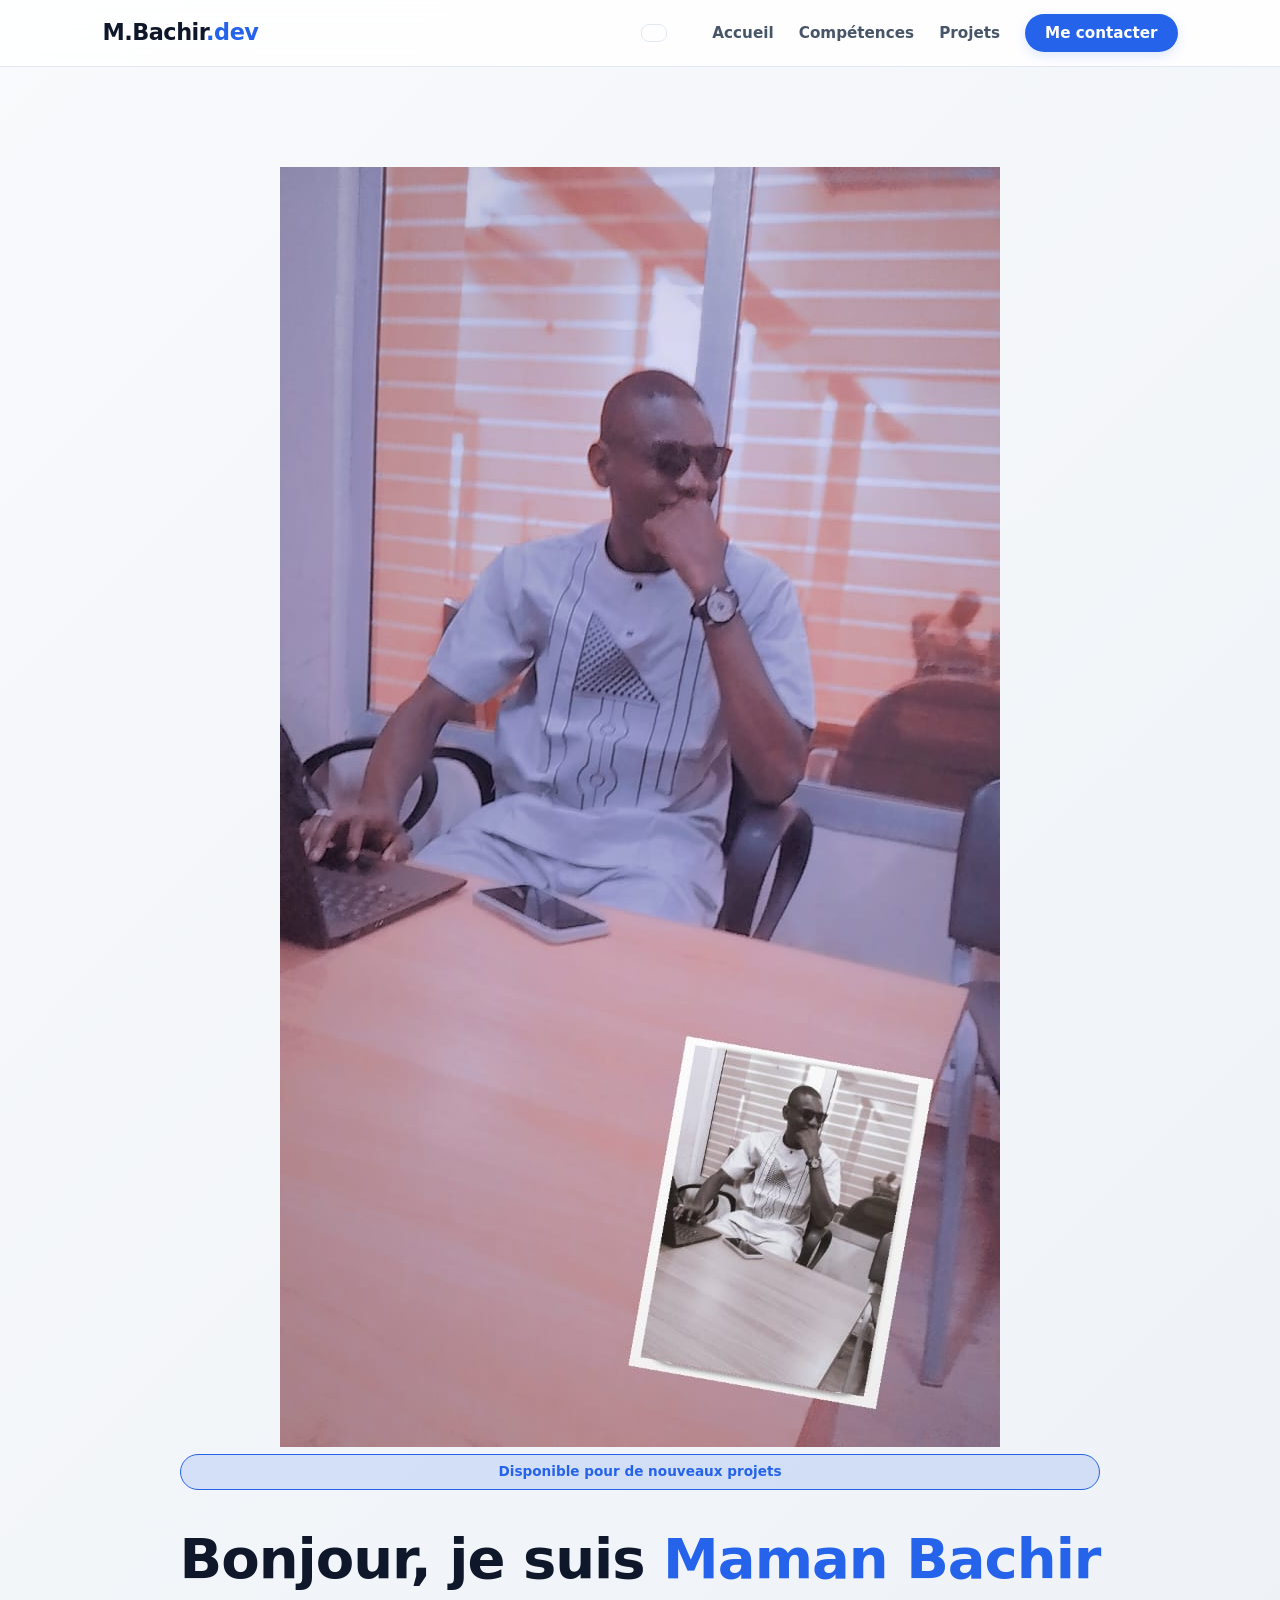
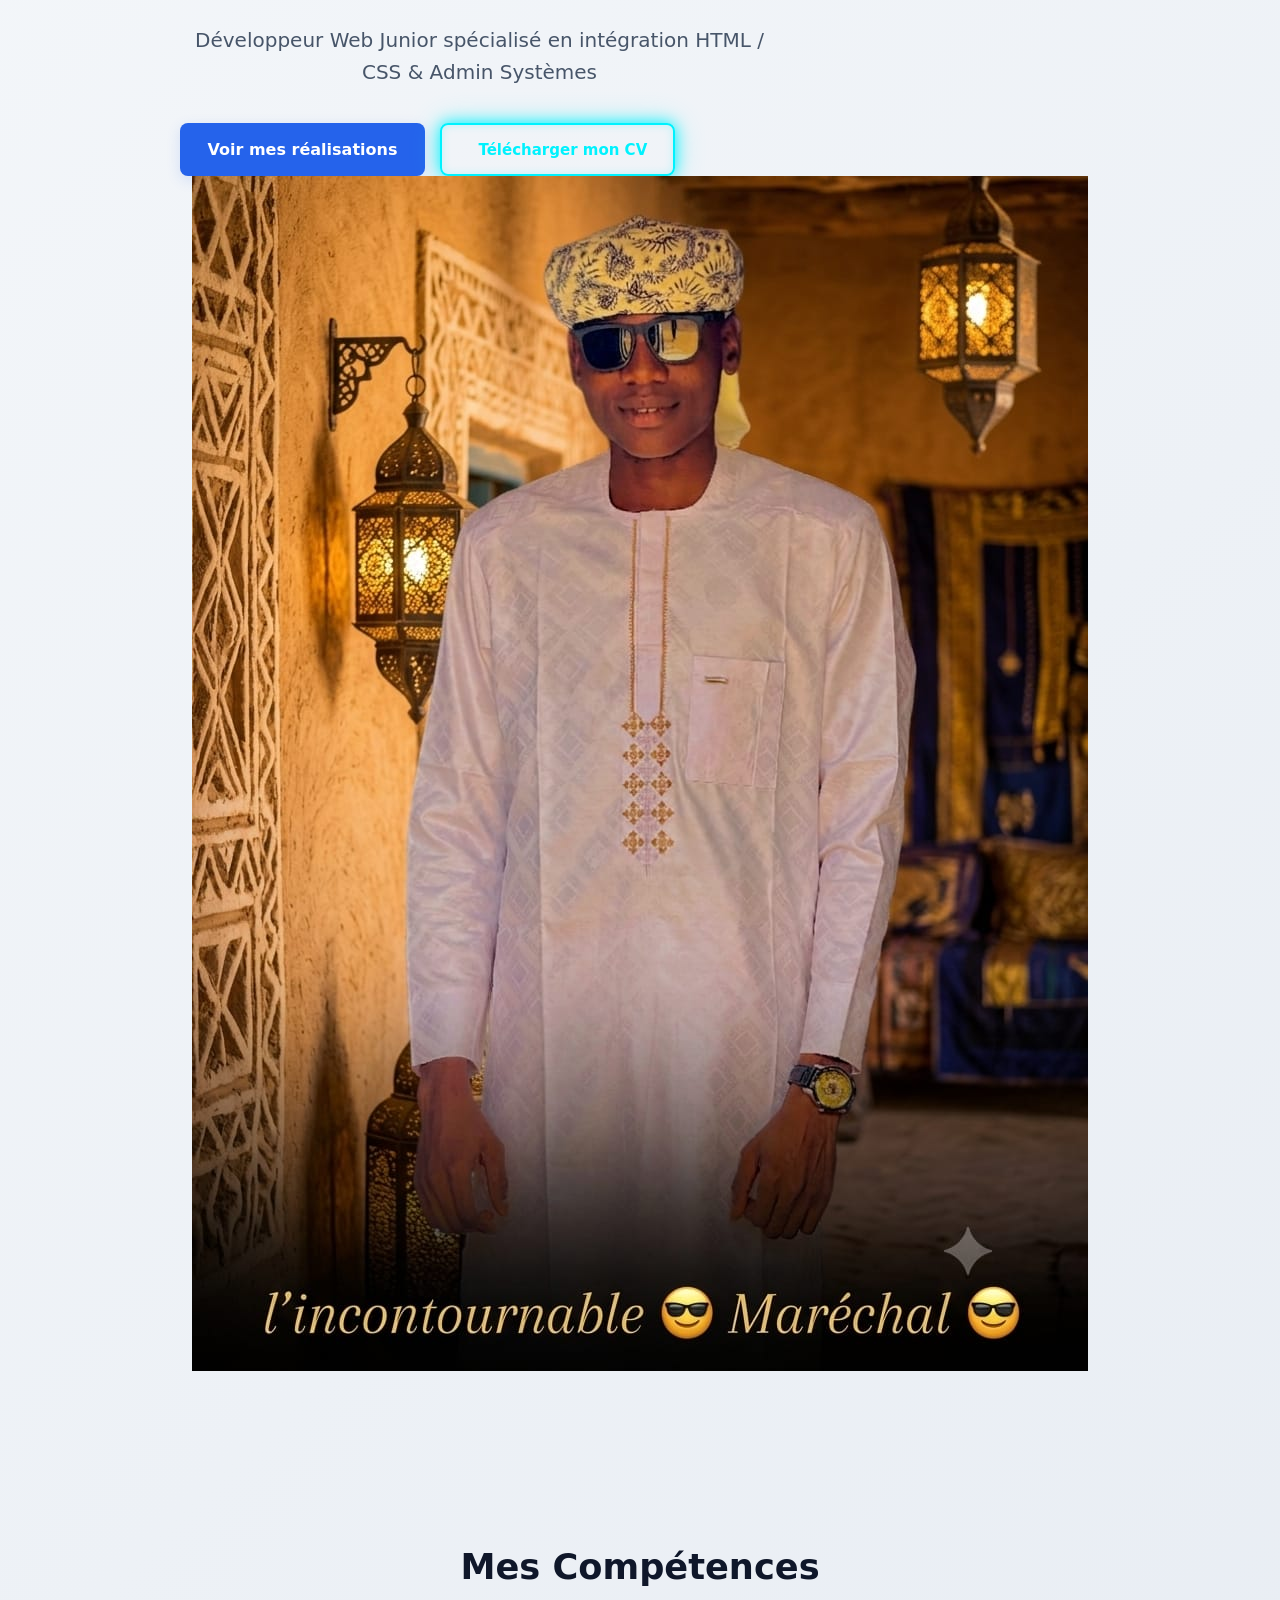
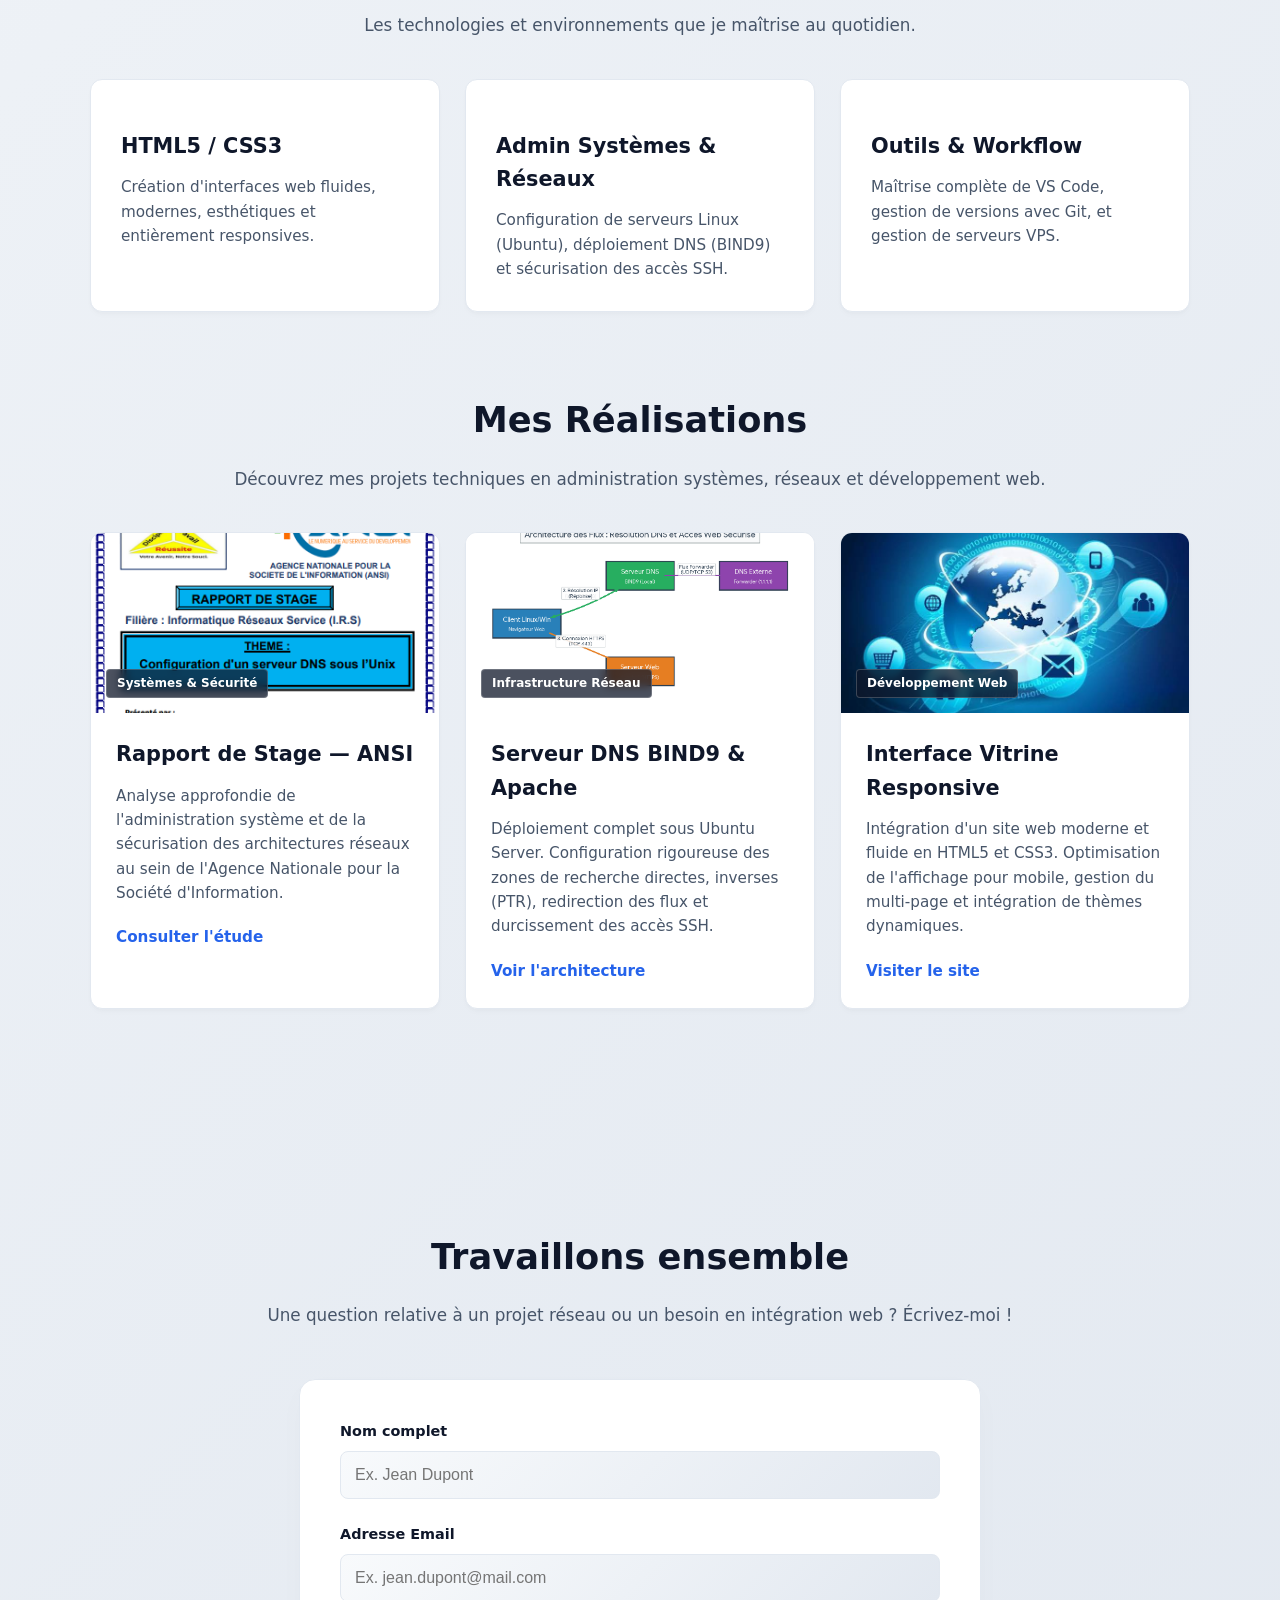
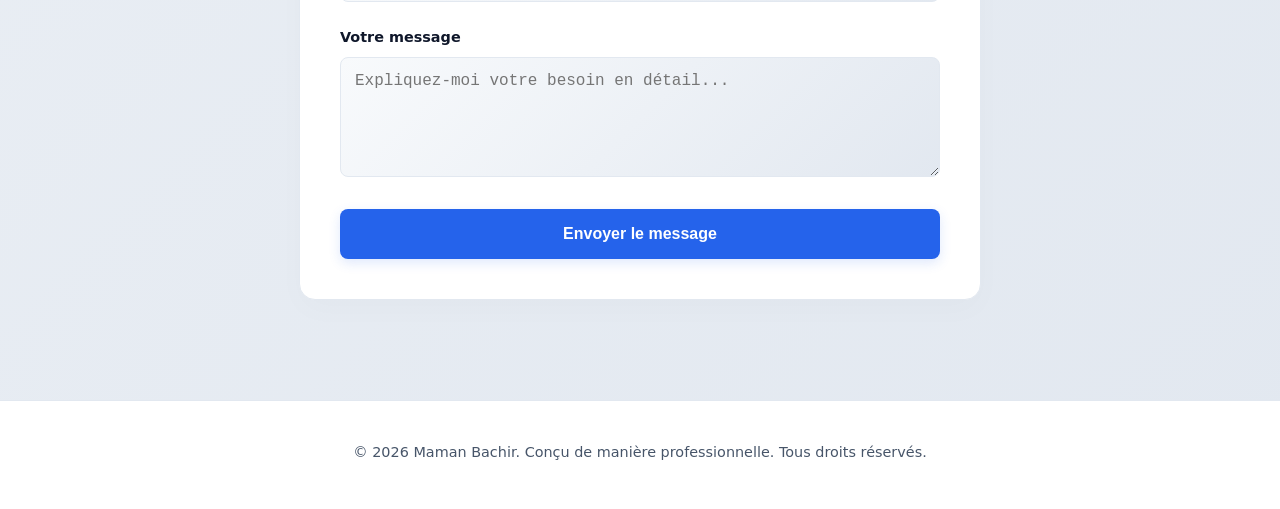
==== commit 0f930375: "Add files via upload" ====
--- a/index.html
+++ b/index.html
@@ -13,7 +13,7 @@
 
     <!-- Barre de navigation -->
     <nav class="navbar">
-        <div class="logo">mbachir<span>.dev</span></div>
+        <div class="logo">M.Bachir<span>.dev</span></div>
         <div class="nav-right">
             <!-- Bouton pour basculer en Mode Sombre -->
             <button id="dark-mode-toggle" class="btn-toggle">
@@ -30,20 +30,37 @@
 
     <main class="container">
         
-        <!-- Section Accueil (Hero) -->
-        <section id="accueil" class="hero-section">
+        <!-- Section Accueil (Hero) modifiée pour intégrer les images à gauche et à droite -->
+<section id="accueil" class="hero-section">
+    <div class="hero-container">
+        
+        <!-- Image de GAUCHE -->
+        <div class="hero-side-img img-left">
+            <img src="images/illustration-gauche.jpg" alt="Illustration Tech Gauche">
+        </div>
+
+        <!-- Contenu CENTRAL (Ton texte et tes boutons actuels) -->
+        <div class="hero-content">
             <div class="badge">Disponible pour de nouveaux projets</div>
             <h1>Bonjour, je suis <span class="highlight">Maman Bachir</span></h1>
             <p class="subtitle">Développeur Web Junior spécialisé en intégration HTML / CSS & Admin Systèmes</p>
             <div class="hero-buttons">
-    <a href="#projets" class="btn-primary">Voir mes réalisations</a>
-    
-    <!-- BOUTON MIS À JOUR AVEC LE CADRE LUMINEUX -->
-    <a href="CV_Maman_Bachir.pdf" download="CV_Maman_Bachir.pdf" 
-   style="display: inline-flex !important; align-items: center; justify-content: center; gap: 10px; padding: 12px 26px; border-radius: 8px; font-size: 15px; font-weight: 600; text-decoration: none; border: 2px solid #00f2fe !important; color: #00f2fe !important; background: transparent !important; box-shadow: 0 0 12px rgba(0, 242, 254, 0.4), inset 0 0 8px rgba(0, 242, 254, 0.2) !important; cursor: pointer; transition: all 0.3s ease;">
-    <i class="fa-solid fa-download"></i> Télécharger mon CV
-    </a>
-</div>
+                <a href="#projets" class="btn-primary">Voir mes réalisations</a>
+                <!-- Ton bouton Premium de téléchargement du CV lumineux -->
+                <a href="CV_Maman_Bachir.pdf" download="CV_Maman_Bachir.pdf" id="btn-cv-glow"
+                   style="display: inline-flex !important; align-items: center !important; justify-content: center !important; gap: 10px !important; padding: 12px 26px !important; border-radius: 8px !important; font-size: 15px !important; font-weight: 600 !important; text-decoration: none !important; border: 2px solid #00f2fe !important; color: #00f2fe !important; background: transparent !important; box-shadow: 0 0 15px #00f2fe, 0 0 30px rgba(0, 242, 254, 0.3), inset 0 0 10px rgba(0, 242, 254, 0.2) !important; cursor: pointer !important; transition: all 0.3s ease !important;">
+                    <i class="fa-solid fa-download"></i> Télécharger mon CV
+                </a>
+            </div>
+        </div>
+
+        <!-- Image de DROITE -->
+        <div class="hero-side-img img-right">
+            <img src="images/illustration-droite.jpg" alt="Illustration Tech Droite">
+        </div>
+
+    </div>
+</section>
 
         </section>
 
@@ -116,7 +133,7 @@
                         <h3>Interface Vitrine Responsive</h3>
                         <p>Intégration d'un site web moderne et fluide en HTML5 et CSS3. Optimisation de l'affichage pour mobile, gestion du multi-page et intégration de thèmes dynamiques.</p>
                         <!-- CORRECTION DU LIEN : Point de redirection direct vers votre production globale sur GitHub Pages -->
-                        <a href="https://github.io" target="_blank" class="project-link">Visiter le site <i class="fa-solid fa-arrow-up-right-from-square"></i></a>
+                        <a href="dossier/index.html" target="_blank" class="project-link">Visiter le site <i class="fa-solid fa-arrow-up-right-from-square"></i></a>
                     </div>
                 </div>
             </div>
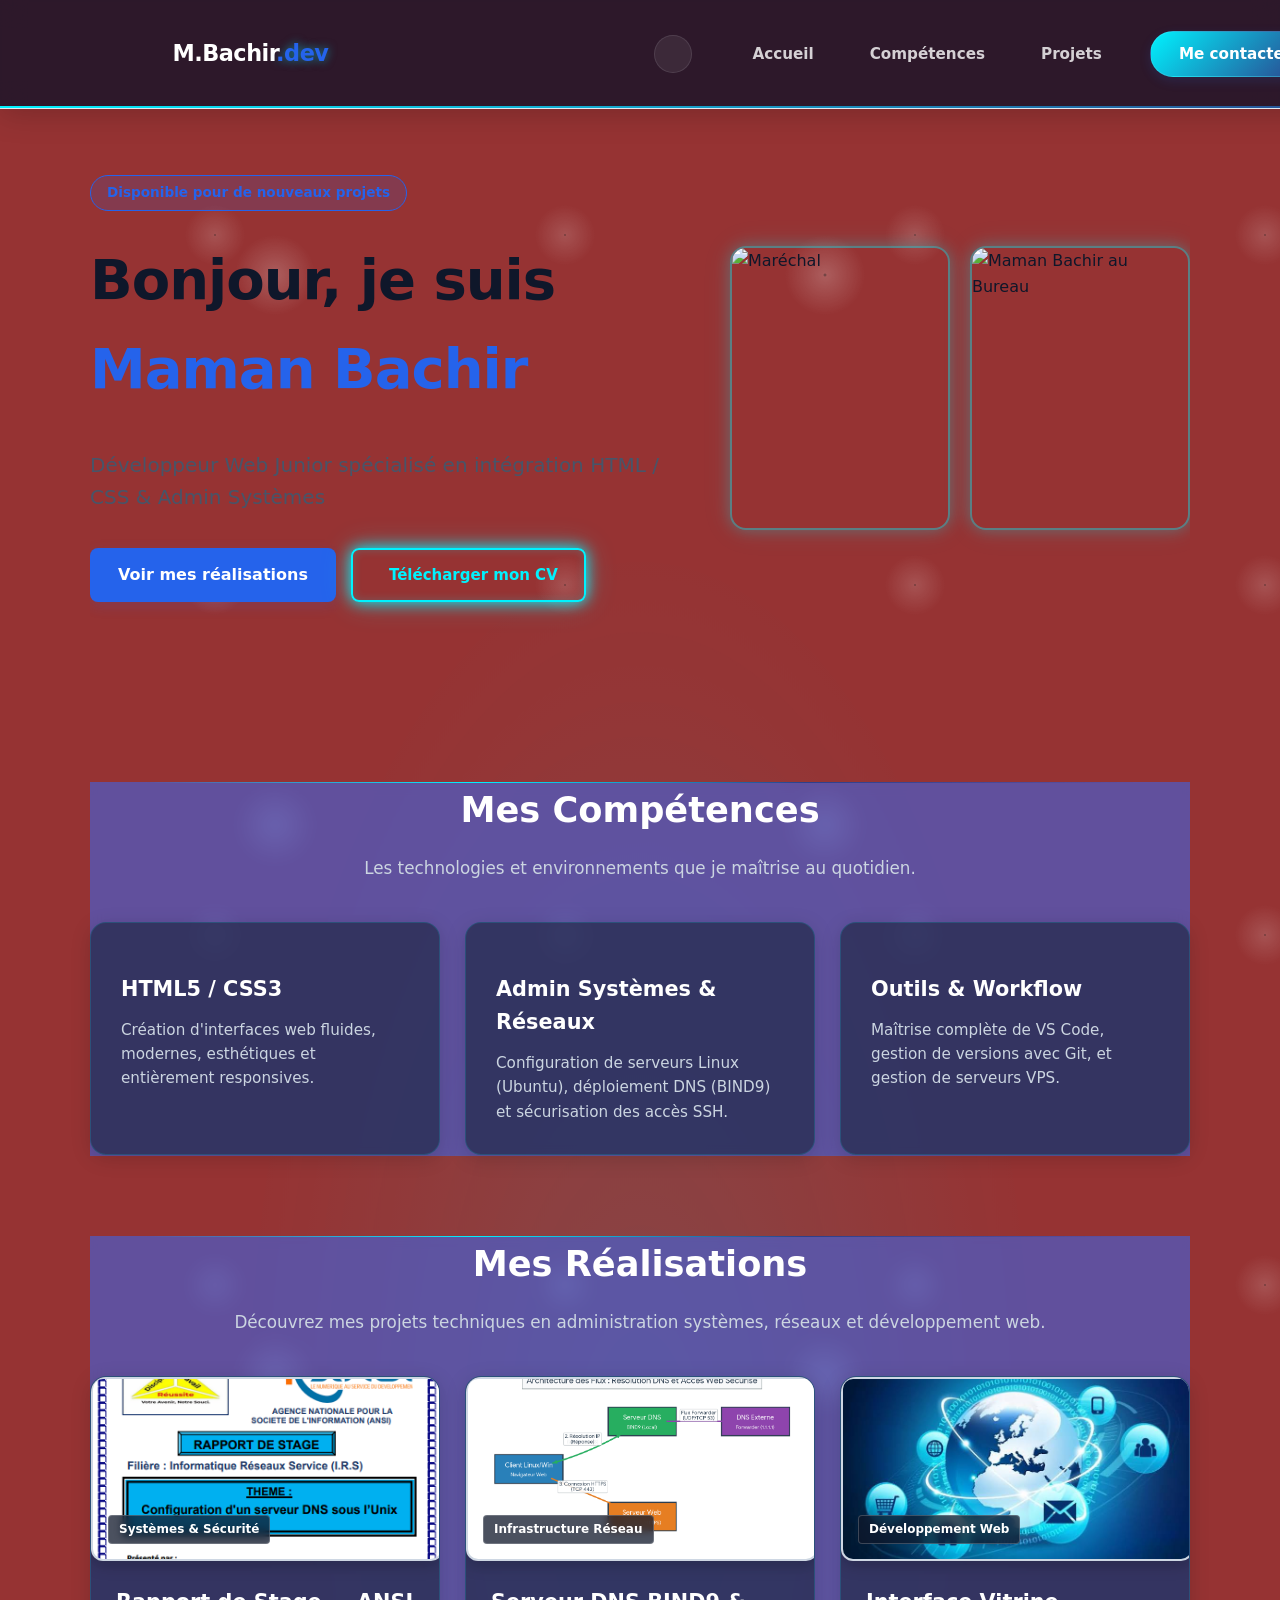
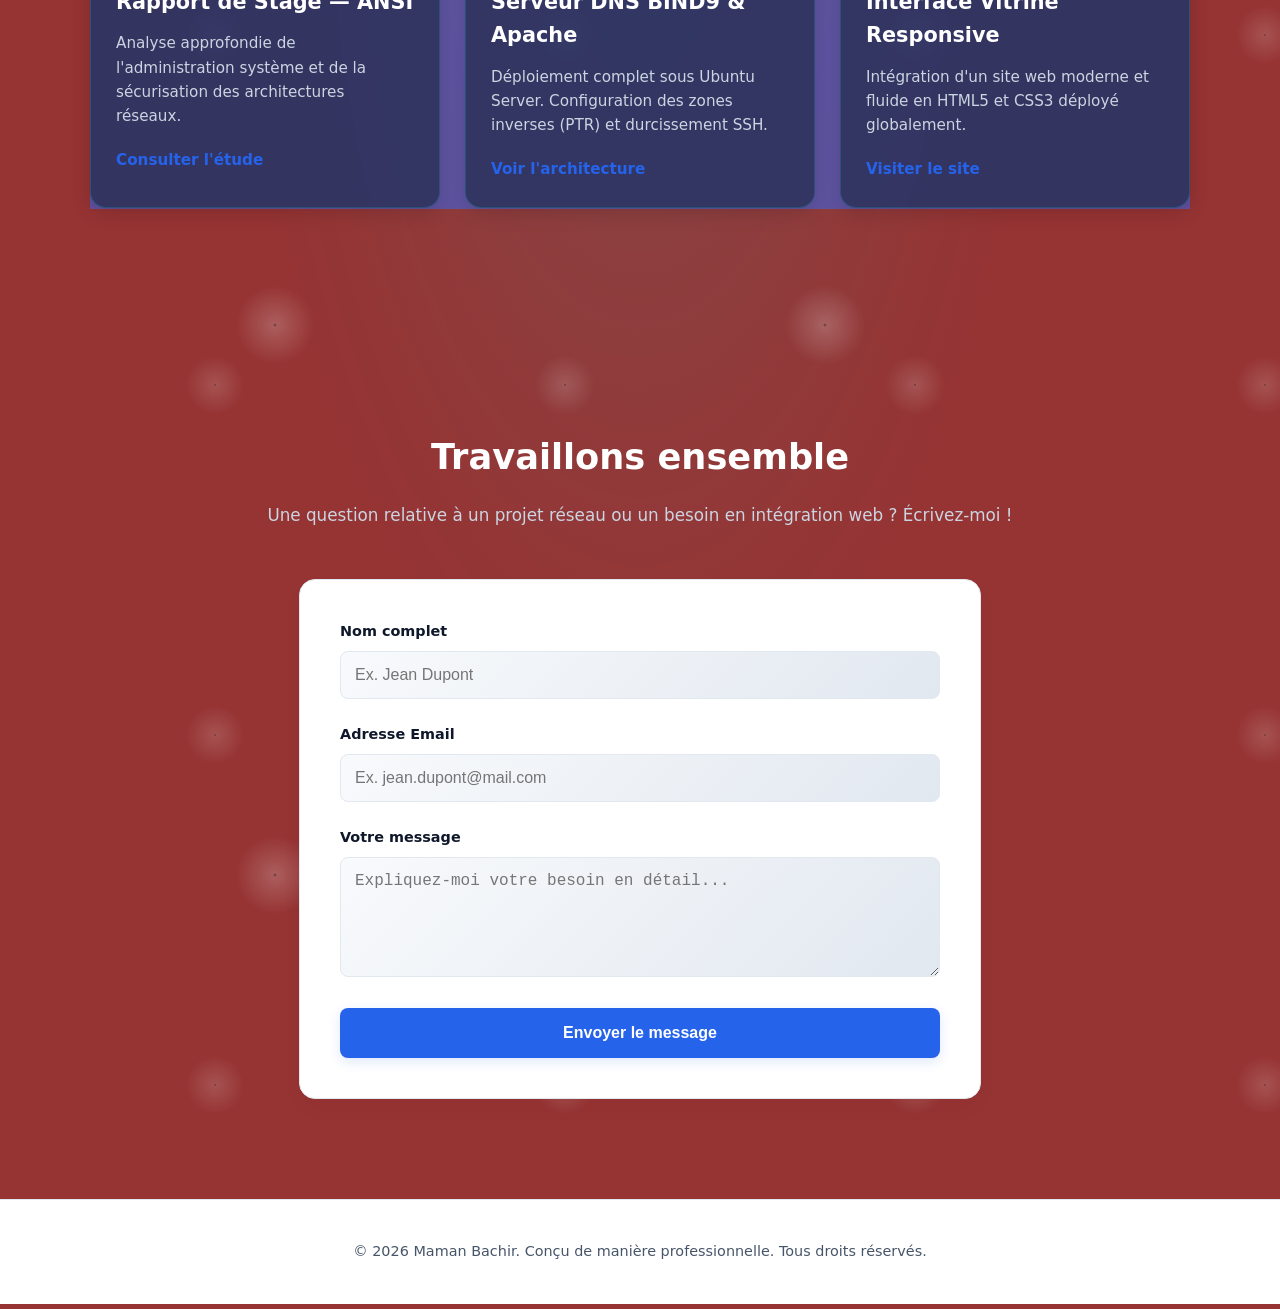
==== commit 678a1982: "Add files via upload" ====
--- a/index.html
+++ b/index.html
@@ -11,42 +11,43 @@
 </head>
 <body>
 
-    <!-- Barre de navigation -->
-    <nav class="navbar">
+   <!-- Barre de navigation premium avec effets lumineux -->
+<nav class="navbar">
+    <div class="navbar-glow-line"></div> <!-- La ligne lumineuse animée sous la barre -->
+    
+    <div class="navbar-container">
         <div class="logo">M.Bachir<span>.dev</span></div>
+        
         <div class="nav-right">
-            <!-- Bouton pour basculer en Mode Sombre -->
-            <button id="dark-mode-toggle" class="btn-toggle">
+            <!-- Bouton Mode Sombre -->
+            <button id="dark-mode-toggle" class="btn-toggle" aria-label="Changer de thème">
                 <i class="fa-solid fa-moon"></i>
             </button>
+            
+            <!-- Liens de navigation avec icônes -->
             <div class="nav-links">
-                <a href="#accueil">Accueil</a>
-                <a href="#competences">Compétences</a>
-                <a href="#projets">Projets</a>
-                <a href="#contact" class="btn-contact">Me contacter</a>
+                <a href="#accueil" class="nav-item"><i class="fa-solid fa-house"></i> Accueil</a>
+                <a href="#competences" class="nav-item"><i class="fa-solid fa-code"></i> Compétences</a>
+                <a href="#projets" class="nav-item"><i class="fa-solid fa-laptop-code"></i> Projets</a>
+                <a href="#contact" class="btn-contact"><i class="fa-regular fa-paper-plane"></i> Me contacter</a>
             </div>
         </div>
-    </nav>
+    </div>
+</nav>
 
     <main class="container">
         
-        <!-- Section Accueil (Hero) modifiée pour intégrer les images à gauche et à droite -->
+        <!-- Section Accueil (Hero) optimisée pour Ordinateur et Téléphone -->
 <section id="accueil" class="hero-section">
     <div class="hero-container">
         
-        <!-- Image de GAUCHE -->
-        <div class="hero-side-img img-left">
-            <img src="images/illustration-gauche.jpg" alt="Illustration Tech Gauche">
-        </div>
-
-        <!-- Contenu CENTRAL (Ton texte et tes boutons actuels) -->
+        <!-- Zone de texte (Toujours visible et centrée) -->
         <div class="hero-content">
             <div class="badge">Disponible pour de nouveaux projets</div>
             <h1>Bonjour, je suis <span class="highlight">Maman Bachir</span></h1>
             <p class="subtitle">Développeur Web Junior spécialisé en intégration HTML / CSS & Admin Systèmes</p>
             <div class="hero-buttons">
                 <a href="#projets" class="btn-primary">Voir mes réalisations</a>
-                <!-- Ton bouton Premium de téléchargement du CV lumineux -->
                 <a href="CV_Maman_Bachir.pdf" download="CV_Maman_Bachir.pdf" id="btn-cv-glow"
                    style="display: inline-flex !important; align-items: center !important; justify-content: center !important; gap: 10px !important; padding: 12px 26px !important; border-radius: 8px !important; font-size: 15px !important; font-weight: 600 !important; text-decoration: none !important; border: 2px solid #00f2fe !important; color: #00f2fe !important; background: transparent !important; box-shadow: 0 0 15px #00f2fe, 0 0 30px rgba(0, 242, 254, 0.3), inset 0 0 10px rgba(0, 242, 254, 0.2) !important; cursor: pointer !important; transition: all 0.3s ease !important;">
                     <i class="fa-solid fa-download"></i> Télécharger mon CV
@@ -54,90 +55,99 @@
             </div>
         </div>
 
-        <!-- Image de DROITE -->
-        <div class="hero-side-img img-right">
-            <img src="images/illustration-droite.jpg" alt="Illustration Tech Droite">
+        <!-- Zone des deux images latérales (Mises en groupe) -->
+        <div class="hero-images-group">
+            <div class="hero-side-img img-left">
+                <!-- Remplace par le nom exact de ta première photo (ex: marechal.png) -->
+                <img src="images/illustration-1.jpg" alt="Maréchal"> 
+            </div>
+            <div class="hero-side-img img-right">
+                <!-- Remplace par le nom exact de ta deuxième photo (ex: bureau.png) -->
+                <img src="images/illustration-2.jpg" alt="Maman Bachir au Bureau"> 
+            </div>
         </div>
 
     </div>
 </section>
+<!-- Section Compétences avec contours lumineux -->
+<section id="competences" class="shiny-section">
+    <div class="section-glow-line"></div>
+    <div class="wrap">
+        <div class="section-header">
+            <h2>Mes Compétences</h2>
+            <p>Les technologies et environnements que je maîtrise au quotidien.</p>
+        </div>
+        <div class="cards-grid">
+            <div class="card glow-card">
+                <div class="card-icon"><i class="fa-brands fa-html5"></i></div>
+                <h3>HTML5 / CSS3</h3>
+                <p>Création d'interfaces web fluides, modernes, esthétiques et entièrement responsives.</p>
+            </div>
+            <div class="card glow-card">
+                <div class="card-icon"><i class="fa-solid fa-server"></i></div>
+                <h3>Admin Systèmes & Réseaux</h3>
+                <p>Configuration de serveurs Linux (Ubuntu), déploiement DNS (BIND9) et sécurisation des accès SSH.</p>
+            </div>
+            <div class="card glow-card">
+                <div class="card-icon"><i class="fa-solid fa-laptop-code"></i></div>
+                <h3>Outils & Workflow</h3>
+                <p>Maîtrise complète de VS Code, gestion de versions avec Git, et gestion de serveurs VPS.</p>
+            </div>
+        </div>
+    </div>
+</section>
 
-        </section>
-
-        <!-- Section Compétences -->
-        <section id="competences">
-            <div class="section-header">
-                <h2>Mes Compétences</h2>
-                <p>Les technologies et environnements que je maîtrise au quotidien.</p>
-            </div>
-            <div class="cards-grid">
-                <div class="card">
-                    <div class="card-icon"><i class="fa-brands fa-html5"></i></div>
-                    <h3>HTML5 / CSS3</h3>
-                    <p>Création d'interfaces web fluides, modernes, esthétiques et entièrement responsives.</p>
+<!-- Section Projets / Réalisations avec images lumineuses -->
+<section id="projets" class="shiny-section">
+    <div class="section-glow-line"></div>
+    <div class="wrap">
+        <div class="section-header">
+            <h2>Mes Réalisations</h2>
+            <p>Découvrez mes projets techniques en administration systèmes, réseaux et développement web.</p>
+        </div>
+        
+        <div class="cards-grid">
+            <!-- Projet 1 -->
+            <div class="card project-card glow-card">
+                <div class="project-image-wrapper glow-img-container">
+                    <img src="images/projet1.png" alt="Aperçu Rapport ANSI" class="project-img">
+                    <div class="project-tag">Systèmes & Sécurité</div>
                 </div>
-                <div class="card">
-                    <div class="card-icon"><i class="fa-solid fa-server"></i></div>
-                    <h3>Admin Systèmes & Réseaux</h3>
-                    <p>Configuration de serveurs Linux (Ubuntu), déploiement DNS (BIND9) et sécurisation des accès SSH.</p>
-                </div>
-                <div class="card">
-                    <div class="card-icon"><i class="fa-solid fa-laptop-code"></i></div>
-                    <h3>Outils & Workflow</h3>
-                    <p>Maîtrise complète de VS Code, gestion de versions avec Git, et gestion de serveurs VPS.</p>
+                <div class="project-content">
+                    <h3>Rapport de Stage — ANSI</h3>
+                    <p>Analyse approfondie de l'administration système et de la sécurisation des architectures réseaux.</p>
+                    <a href="rapport.pdf" target="_blank" class="project-link">Consulter l'étude <i class="fa-solid fa-arrow-up-right-from-square"></i></a>
                 </div>
             </div>
-        </section>
 
-        <!-- Section Projets avec Galerie d'Images -->
-        <section id="projets">
-            <div class="section-header">
-                <h2>Mes Réalisations</h2>
-                <p>Découvrez mes projets techniques en administration systèmes, réseaux et développement web.</p>
-            </div>
-            
-            <div class="cards-grid">
-                <!-- Projet 1 -->
-                <div class="card project-card">
-                    <div class="project-image-wrapper">
-                        <img src="images/projet1.png" alt="Aperçu Rapport ANSI" class="project-img">
-                        <div class="project-tag">Systèmes & Sécurité</div>
-                    </div>
-                    <div class="project-content">
-                        <h3>Rapport de Stage — ANSI</h3>
-                        <p>Analyse approfondie de l'administration système et de la sécurisation des architectures réseaux au sein de l'Agence Nationale pour la Société d'Information.</p>
-                        <a href="rapport.pdf" target="_blank" class="project-link">Consulter l'étude <i class="fa-solid fa-arrow-up-right-from-square"></i></a>
-                    </div>
+            <!-- Projet 2 -->
+            <div class="card project-card glow-card">
+                <div class="project-image-wrapper glow-img-container">
+                    <img src="images/projet2.png" alt="Aperçu Configuration DNS" class="project-img">
+                    <div class="project-tag">Infrastructure Réseau</div>
                 </div>
-
-                <!-- Projet 2 -->
-                <div class="card project-card">
-                    <div class="project-image-wrapper">
-                        <img src="images/projet2.png" alt="Aperçu Configuration DNS" class="project-img">
-                        <div class="project-tag">Infrastructure Réseau</div>
-                    </div>
-                    <div class="project-content">
-                        <h3>Serveur DNS BIND9 & Apache</h3>
-                        <p>Déploiement complet sous Ubuntu Server. Configuration rigoureuse des zones de recherche directes, inverses (PTR), redirection des flux et durcissement des accès SSH.</p>
-                        <a href="images/architecture.png" target="_blank" class="project-link">Voir l'architecture <i class="fa-solid fa-arrow-up-right-from-square"></i></a>
-                    </div>
-                </div>
-
-                <!-- Projet 3 -->
-                <div class="card project-card">
-                    <div class="project-image-wrapper">
-                        <img src="images/projet3.jfif" alt="Aperçu Site Vitrine" class="project-img">
-                        <div class="project-tag">Développement Web</div>
-                    </div>
-                    <div class="project-content">
-                        <h3>Interface Vitrine Responsive</h3>
-                        <p>Intégration d'un site web moderne et fluide en HTML5 et CSS3. Optimisation de l'affichage pour mobile, gestion du multi-page et intégration de thèmes dynamiques.</p>
-                        <!-- CORRECTION DU LIEN : Point de redirection direct vers votre production globale sur GitHub Pages -->
-                        <a href="dossier/index.html" target="_blank" class="project-link">Visiter le site <i class="fa-solid fa-arrow-up-right-from-square"></i></a>
-                    </div>
+                <div class="project-content">
+                    <h3>Serveur DNS BIND9 & Apache</h3>
+                    <p>Déploiement complet sous Ubuntu Server. Configuration des zones inverses (PTR) et durcissement SSH.</p>
+                    <a href="images/architecture.png" target="_blank" class="project-link">Voir l'architecture <i class="fa-solid fa-arrow-up-right-from-square"></i></a>
                 </div>
             </div>
-        </section>
+
+            <!-- Projet 3 -->
+            <div class="card project-card glow-card">
+                <div class="project-image-wrapper glow-img-container">
+                    <img src="images/projet3.jfif" alt="Aperçu Site Vitrine" class="project-img">
+                    <div class="project-tag">Développement Web</div>
+                </div>
+                <div class="project-content">
+                    <h3>Interface Vitrine Responsive</h3>
+                    <p>Intégration d'un site web moderne et fluide en HTML5 et CSS3 déployé globalement.</p>
+                    <a href="dossier/index.html" target="_blank" class="project-link">Visiter le site <i class="fa-solid fa-arrow-up-right-from-square"></i></a>
+                </div>
+            </div>
+        </div>
+    </div>
+</section>
 
         <!-- Section Contact Complète -->
         <section id="contact">
--- a/style.css
+++ b/style.css
@@ -19,21 +19,22 @@
 
 #btn-cv-glow:hover {
   background-color: #00f2fe !important;
-  color: #0a1128 !important;
+  color: #8295d4 !important;
   box-shadow: 0 0 25px #00f2fe, 0 0 50px #00f2fe !important;
 }
 
 
 /* Thème Sombre Professionnel */
 body.dark-theme {
-    --bg-gradient: linear-gradient(135deg, #0f172a 0%, #020617 100%);
-    --card-bg: #1e293b;
+    
+    --bg-gradient: linear-gradient(135deg, #f8faff 0%, #ebebee 100%);
+    --card-bg: #536d97;
     --text-main: #f8fafc;
     --text-muted: #94a3b8;
     --primary: #3b82f6;
     --primary-glow: rgba(59, 130, 246, 0.25);
     --border: #334155;
-    --navbar-bg: rgba(15, 23, 42, 0.85);
+    --navbar-bg: rgba(78, 94, 129, 0.85);
 }
 
 /* Base */
@@ -517,3 +518,515 @@
 .btn-cv-glow:active {
   transform: translateY(0);
 }
+/* ==========================================================================
+   ALIGNEMENT DU HERO AVEC IMAGES GAUCHE / DROITE
+   ========================================================================== */
+.hero-container {
+  display: flex;
+  align-items: center;
+  justify-content: space-between;
+  gap: 30px;
+  width: 100%;
+  max-width: 1200px;
+  margin: 0 auto;
+  padding: 40px 0;
+}
+
+.hero-content {
+  flex: 1.5;
+  text-align: center;
+  display: flex;
+  flex-direction: column;
+  align-items: center;
+  z-index: 2;
+}
+
+.hero-side-img {
+  flex: 1;
+  display: flex;
+  justify-content: center;
+  align-items: center;
+  z-index: 1;
+}
+
+.hero-side-img img {
+  width: 100%;
+  max-width: 280px; /* Aligne la taille maximale de tes illustrations */
+  height: auto;
+  object-fit: contain;
+  border-radius: 12px;
+  /* Optionnel : ajoute un léger effet de flottaison moderne */
+  animation: floatHero 6s ease-in-out infinite;
+}
+
+/* Donne un rythme d'animation alterné pour la gauche et la droite */
+.img-right img {
+  animation-delay: 3s;
+}
+
+/* Animation douce de flottaison */
+@keyframes floatHero {
+  0% { transform: translateY(0px); }
+  50% { transform: translateY(-10px); }
+  100% { transform: translateY(0px); }
+}
+
+/* RESPONSIVE MOBILE : On empile proprement et cache les images latérales sur petit écran */
+@media (max-width: 900px) {
+  .hero-container {
+    flex-direction: column;
+    text-align: center;
+  }
+  .hero-side-img {
+    display: none; /* Cache les images secondaires sur smartphone pour privilégier ton texte */
+  }
+}
+/* ==========================================================================
+   STRUCTURE HERO PROFESSIONNELLE ET ULTRA-RESPONSIVE
+   ========================================================================== */
+.hero-section {
+  padding: 60px 0;
+  overflow: hidden;
+}
+
+.hero-container {
+  display: flex;
+  flex-direction: column; /* Par défaut sur mobile : vertical propre */
+  align-items: center;
+  gap: 40px;
+  width: 100%;
+}
+
+.hero-content {
+  text-align: center;
+  display: flex;
+  flex-direction: column;
+  align-items: center;
+  width: 100%;
+  z-index: 5;
+}
+
+/* Conteneur des deux images côte à côte */
+.hero-images-group {
+  display: flex;
+  justify-content: center;
+  gap: 20px;
+  width: 100%;
+  max-width: 600px;
+}
+
+.hero-side-img {
+  flex: 1;
+  max-width: 250px;
+}
+
+.hero-side-img img {
+  width: 100%;
+  height: 280px; /* Force une hauteur harmonieuse et carrée sur mobile */
+  object-fit: cover; /* Recadre proprement l'image sans l'étirer */
+  border-radius: 16px;
+  box-shadow: 0 10px 25px rgba(0, 242, 254, 0.15);
+  border: 2px solid rgba(255, 255, 255, 0.1);
+  transition: transform 0.3s ease;
+}
+
+.hero-side-img img:hover {
+  transform: scale(1.03);
+}
+
+/* ==========================================================================
+   AFFICHAGE POUR LES ORDINATEURS (Écrans larges > 992px)
+   ========================================================================== */
+@media (min-width: 992px) {
+  .hero-container {
+    flex-direction: row; /* Aligne le texte à gauche et le bloc d'images à droite */
+    justify-content: space-between;
+    text-align: left;
+  }
+
+  .hero-content {
+    align-items: flex-start;
+    text-align: left;
+    flex: 1.2;
+  }
+
+  .hero-images-group {
+    flex: 1;
+    justify-content: flex-end;
+    max-width: none;
+  }
+
+  .hero-side-img {
+    max-width: 220px;
+  }
+
+  .hero-side-img img {
+    height: 340px; /* Plus grand et élancé sur grand écran d'ordinateur */
+  }
+}
+
+/* ==========================================================================
+   AJUSTEMENTS POUR LES PETITS TÉLÉPHONES (< 576px)
+   ========================================================================== */
+@media (max-width: 576px) {
+  .hero-images-group {
+    gap: 12px;
+    padding: 0 10px;
+  }
+  
+  .hero-side-img img {
+    height: 180px; /* Taille miniature parfaite pour ne pas étirer l'écran du téléphone */
+    border-radius: 12px;
+  }
+}
+/* ==========================================================================
+   BARRE DE NAVIGATION PREMIUM (JEUX DE LUMIÈRE & GLASSMORPHISM)
+   ========================================================================== */
+.navbar {
+  position: fixed;
+  top: 0;
+  left: 0;
+  width: 100%;
+  z-index: 1000;
+  /* Effet de verre dépoli haut de gamme (translucide) */
+  background: rgba(10, 17, 40, 0.75) !important; 
+  backdrop-filter: blur(12px);
+  -webkit-backdrop-filter: blur(12px);
+  box-shadow: 0 4px 30px rgba(0, 0, 0, 0.2);
+  transition: all 0.4s ease;
+}
+
+/* Ligne néon dynamique tout en haut ou tout en bas du ruban */
+.navbar-glow-line {
+  position: absolute;
+  bottom: 0;
+  left: 0;
+  width: 100%;
+  height: 2px;
+  /* Dégradé de couleurs fluides (Cyan, Indigo, Violet) */
+  background: linear-gradient(90deg, #00f2fe, #2D3F8A, #9A3D1F, #00f2fe);
+  background-size: 300% 100%;
+  animation: waveGlow 4s linear infinite; /* Animation continue du jeu de lumière */
+}
+
+.navbar-container {
+  max-width: 1140px;
+  margin: 0 auto;
+  padding: 16px 24px;
+  display: flex;
+  align-items: center;
+  justify-content: space-between;
+}
+
+/* Logo stylisé */
+.logo {
+  font-size: 22px;
+  font-weight: 800;
+  color: #ffffff !important;
+  letter-spacing: 0.5px;
+}
+.logo span {
+  color: var(--cyan, #00f2fe);
+  text-shadow: 0 0 10px rgba(0, 242, 254, 0.5);
+}
+
+.nav-right {
+  display: flex;
+  align-items: center;
+  gap: 24px;
+}
+
+/* Liens textuels du menu (Les points) */
+.nav-links {
+  display: flex;
+  align-items: center;
+  gap: 28px;
+}
+
+.nav-item {
+  color: rgba(255, 255, 255, 0.8) !important;
+  font-size: 15px;
+  font-weight: 600;
+  display: inline-flex;
+  align-items: center;
+  gap: 8px;
+  position: relative;
+  padding: 6px 0;
+  transition: all 0.3s ease;
+}
+
+.nav-item i {
+  font-size: 14px;
+  opacity: 0.7;
+  transition: all 0.3s ease;
+}
+
+/* Effet de survol sur les points du menu (Ligne de lumière sous chaque lien) */
+.nav-item::after {
+  content: '';
+  position: absolute;
+  bottom: 0;
+  left: 0;
+  width: 0;
+  height: 2px;
+  background-color: var(--cyan, #00f2fe);
+  box-shadow: 0 0 8px var(--cyan, #00f2fe);
+  transition: all 0.3s ease;
+}
+
+.nav-item:hover {
+  color: var(--cyan, #00f2fe) !important;
+}
+
+.nav-item:hover i {
+  opacity: 1;
+  transform: translateY(-1px);
+}
+
+.nav-item:hover::after {
+  width: 100%;
+}
+
+/* Bouton "Me contacter" Lumineux réajusté */
+.btn-contact {
+  display: inline-flex;
+  align-items: center;
+  gap: 8px;
+  background: linear-gradient(135deg, #00f2fe 0%, #2D3F8A 100%) !important;
+  color: #ffffff !important;
+  padding: 10px 22px;
+  border-radius: 50px;
+  font-weight: 700;
+  font-size: 14px;
+  box-shadow: 0 4px 15px rgba(0, 242, 254, 0.3);
+  transition: all 0.3s cubic-bezier(0.4, 0, 0.2, 1);
+  border: 1px solid rgba(255, 255, 255, 0.1);
+}
+
+.btn-contact:hover {
+  transform: translateY(-2px);
+  box-shadow: 0 8px 25px rgba(0, 242, 254, 0.6);
+  background: linear-gradient(135deg, #2D3F8A 0%, #00f2fe 100%) !important;
+}
+
+/* Bouton bascule de thème sombre */
+.btn-toggle {
+  background: rgba(238, 234, 234, 0.08);
+  border: 1px solid rgba(255, 255, 255, 0.1);
+  color: #ffffff;
+  width: 38px;
+  height: 38px;
+  border-radius: 50%;
+  cursor: pointer;
+  display: flex;
+  align-items: center;
+  justify-content: center;
+  transition: all 0.3s ease;
+}
+
+.btn-toggle:hover {
+  background: rgba(0, 242, 254, 0.15);
+  color: var(--cyan, #00f2fe);
+  border-color: var(--cyan, #00f2fe);
+  box-shadow: 0 0 10px rgba(0, 242, 254, 0.3);
+}
+
+/* ==========================================================================
+   ANIMATION DU FLUX LUMINEUX (KEYFRAMES)
+   ========================================================================== */
+@keyframes waveGlow {
+  0% { background-position: 0% 50%; }
+  100% { background-position: 300% 50%; }
+}
+
+/* Ajustement de l'espacement global pour éviter que le menu cache le haut du site */
+body {
+  padding-top: 75px;
+}
+
+/* Responsive mobile */
+@media (max-width: 768px) {
+  .nav-links {
+    display: none; /* Cache le menu brut pour pouvoir intégrer un menu burger propre plus tard */
+  }
+}
+/* ==========================================================================
+   CORRECTION DE L'ESPACEMENT ET ALIGNEMENT DE LA NAVBAR
+   ========================================================================== */
+.navbar-container {
+  width: 100%;
+  max-width: 1140px;
+  margin: 0 auto;
+  padding: 16px 24px;
+  
+  /* FORCE LA SÉPARATION : Pousse le logo à gauche et le reste à droite */
+  display: flex !important;
+  flex-direction: row !important;
+  align-items: center !important;
+  justify-content: space-between !important; 
+}
+
+.nav-right {
+  display: flex !important;
+  flex-direction: row !important;
+  align-items: center !important;
+  /* Espace spacieux entre le bouton de thème et la liste des liens */
+  gap: 32px !important; 
+}
+
+.nav-links {
+  display: flex !important;
+  flex-direction: row !important;
+  align-items: center !important;
+  /* Espace équilibré entre chaque point du menu (Accueil, Projets...) et le bouton final */
+  gap: 28px !important; 
+}
+
+/* S'assure que le logo reste bien à sa place à l'extrême gauche */
+.logo {
+  font-size: 22px;
+  font-weight: 800;
+  color: #ffffff !important;
+  white-space: nowrap; /* Empêche le logo de s'écraser sur deux lignes */
+}
+/* ==========================================================================
+   EFFET DE FOND PORTFOLIO BRILLANT & SCINTILLANT
+   ========================================================================== */
+body {
+  /* Arrière-plan sombre avec un effet de particules lumineuses diffuses */
+  background-color: #963333 !important;
+  background-image: 
+    radial-gradient(rgb(87, 57, 57), rgba(255,255,255,.2) 2px, transparent 40px),
+    radial-gradient(rgb(39, 27, 27), rgba(255,255,255,.15) 1px, transparent 30px),
+    radial-gradient(rgba(0, 242, 254, 0.1), transparent 400px) !important;
+  background-size: 550px 550px, 350px 350px, 100% 100% !important;
+  background-position: 0 0, 40px 60px, center center !important;
+  animation: shinyBackground 20s linear infinite;
+}
+
+/* Animation de scintillement lent du fond */
+@keyframes shinyBackground {
+  0% { background-position: 0 0, 40px 60px, center center; }
+  100% { background-position: 550px 550px, 390px 410px, center center; }
+}
+
+/* Style des sections de contenu */
+.shiny-section {
+  position: relative;
+  background: rgba(62, 101, 228, 0.6) !important; /* Translucide pour voir le fond brillant */
+  backdrop-filter: blur(6px);
+  -webkit-backdrop-filter: blur(6px);
+  border-bottom: 1px solid rgba(145, 113, 113, 0.05);
+}
+
+/* Ligne lumineuse de séparation de section */
+.section-glow-line {
+  position: absolute;
+  top: 0;
+  left: 5%;
+  width: 90%;
+  height: 1px;
+  background: linear-gradient(90deg, transparent, #00f2fe, #2D3F8A, transparent);
+}
+
+/* ==========================================================================
+   CONTOURS EN JEUX DE LUMIÈRE (EFFET GLOW CHIC)
+   ========================================================================== */
+
+/* 1. Contour des deux images de l'accueil */
+.hero-side-img img {
+  border: 2px solid rgba(0, 242, 254, 0.4) !important;
+  box-shadow: 0 0 15px rgba(0, 242, 254, 0.25), 
+              0 0 30px rgba(0, 242, 254, 0.1) !important;
+  animation: auraLumineuse 4s ease-in-out infinite alternate !important;
+}
+
+/* 2. Contours des cartes (Compétences & Réalisations) */
+.glow-card {
+  background: rgba(28, 37, 65, 0.65) !important;
+  border: 1px solid rgba(0, 242, 254, 0.15) !important;
+  border-radius: 16px !important;
+  transition: all 0.4s cubic-bezier(0.165, 0.84, 0.44, 1) !important;
+  box-shadow: 0 4px 20px rgba(0, 0, 0, 0.15);
+}
+
+/* Jeu de lumière intense au survol des cartes */
+.glow-card:hover {
+  transform: translateY(-8px) scale(1.01) !important;
+  border-color: #00f2fe !important;
+  box-shadow: 0 0 20px rgba(0, 242, 254, 0.45), 
+              0 0 40px rgba(45, 63, 138, 0.3) !important;
+}
+
+/* 3. Contour des images dans les réalisations */
+.glow-img-container {
+  border-radius: 12px;
+  overflow: hidden;
+  border: 2px solid rgba(255, 255, 255, 0.05);
+  box-shadow: 0 5px 15px rgba(0, 0, 0, 0.2);
+  transition: all 0.3s ease;
+}
+
+.glow-card:hover .glow-img-container {
+  border-color: #00f2fe !important;
+  box-shadow: 0 0 15px rgba(0, 242, 254, 0.4) !important;
+}
+
+/* Animation de pulsation douce pour la lumière de l'accueil */
+@keyframes auraLumineuse {
+  0% {
+    box-shadow: 0 0 15px rgba(0, 242, 254, 0.2), 0 0 30px rgba(0, 242, 254, 0.1);
+    border-color: rgba(0, 242, 254, 0.3);
+  }
+  100% {
+    box-shadow: 0 0 25px rgba(0, 242, 254, 0.5), 0 0 50px rgba(0, 242, 254, 0.2);
+    border-color: rgba(0, 242, 254, 0.7);
+  }
+}
+
+/* Ajustement couleur des textes pour le fond sombre brillant */
+.section-header h2, .card h3 {
+  color: #ffffff !important;
+}
+.section-header p, .card p {
+  color: #cbd5e1 !important;
+}
+/* ==========================================================================
+   COMBINAISON : FLOTTAISON ET AURA LUMINEUSE DYNAMIQUE
+   ========================================================================== */
+.hero-side-img img {
+  border: 2px solid rgba(0, 242, 254, 0.4) !important;
+  width: 100%;
+  max-width: 250px;
+  height: 280px;
+  object-fit: cover;
+  border-radius: 16px;
+  
+  /* REPARATION : On lance les deux animations en même temps séparées par une virgule */
+  animation: floatHero 6s ease-in-out infinite, 
+             auraLumineuse 4s ease-in-out infinite alternate !important;
+}
+
+/* L'image de droite commence avec un petit décalage pour un effet plus naturel */
+.img-right img {
+  animation-delay: 1.5s, 0s !important;
+}
+
+/* 1. L'animation de mouvement (Flottaison) */
+@keyframes floatHero {
+  0% { transform: translateY(0px); }
+  50% { transform: translateY(-12px); }
+  100% { transform: translateY(0px); }
+}
+
+/* 2. L'animation de lumière (Pulsation Néon) */
+@keyframes auraLumineuse {
+  0% {
+    box-shadow: 0 0 15px rgba(0, 242, 254, 0.2), 0 0 30px rgba(0, 242, 254, 0.1);
+    border-color: rgba(0, 242, 254, 0.3);
+  }
+  100% {
+    box-shadow: 0 0 25px rgba(0, 242, 254, 0.5), 0 0 50px rgba(0, 242, 254, 0.2);
+    border-color: rgba(0, 242, 254, 0.7);
+  }
+}
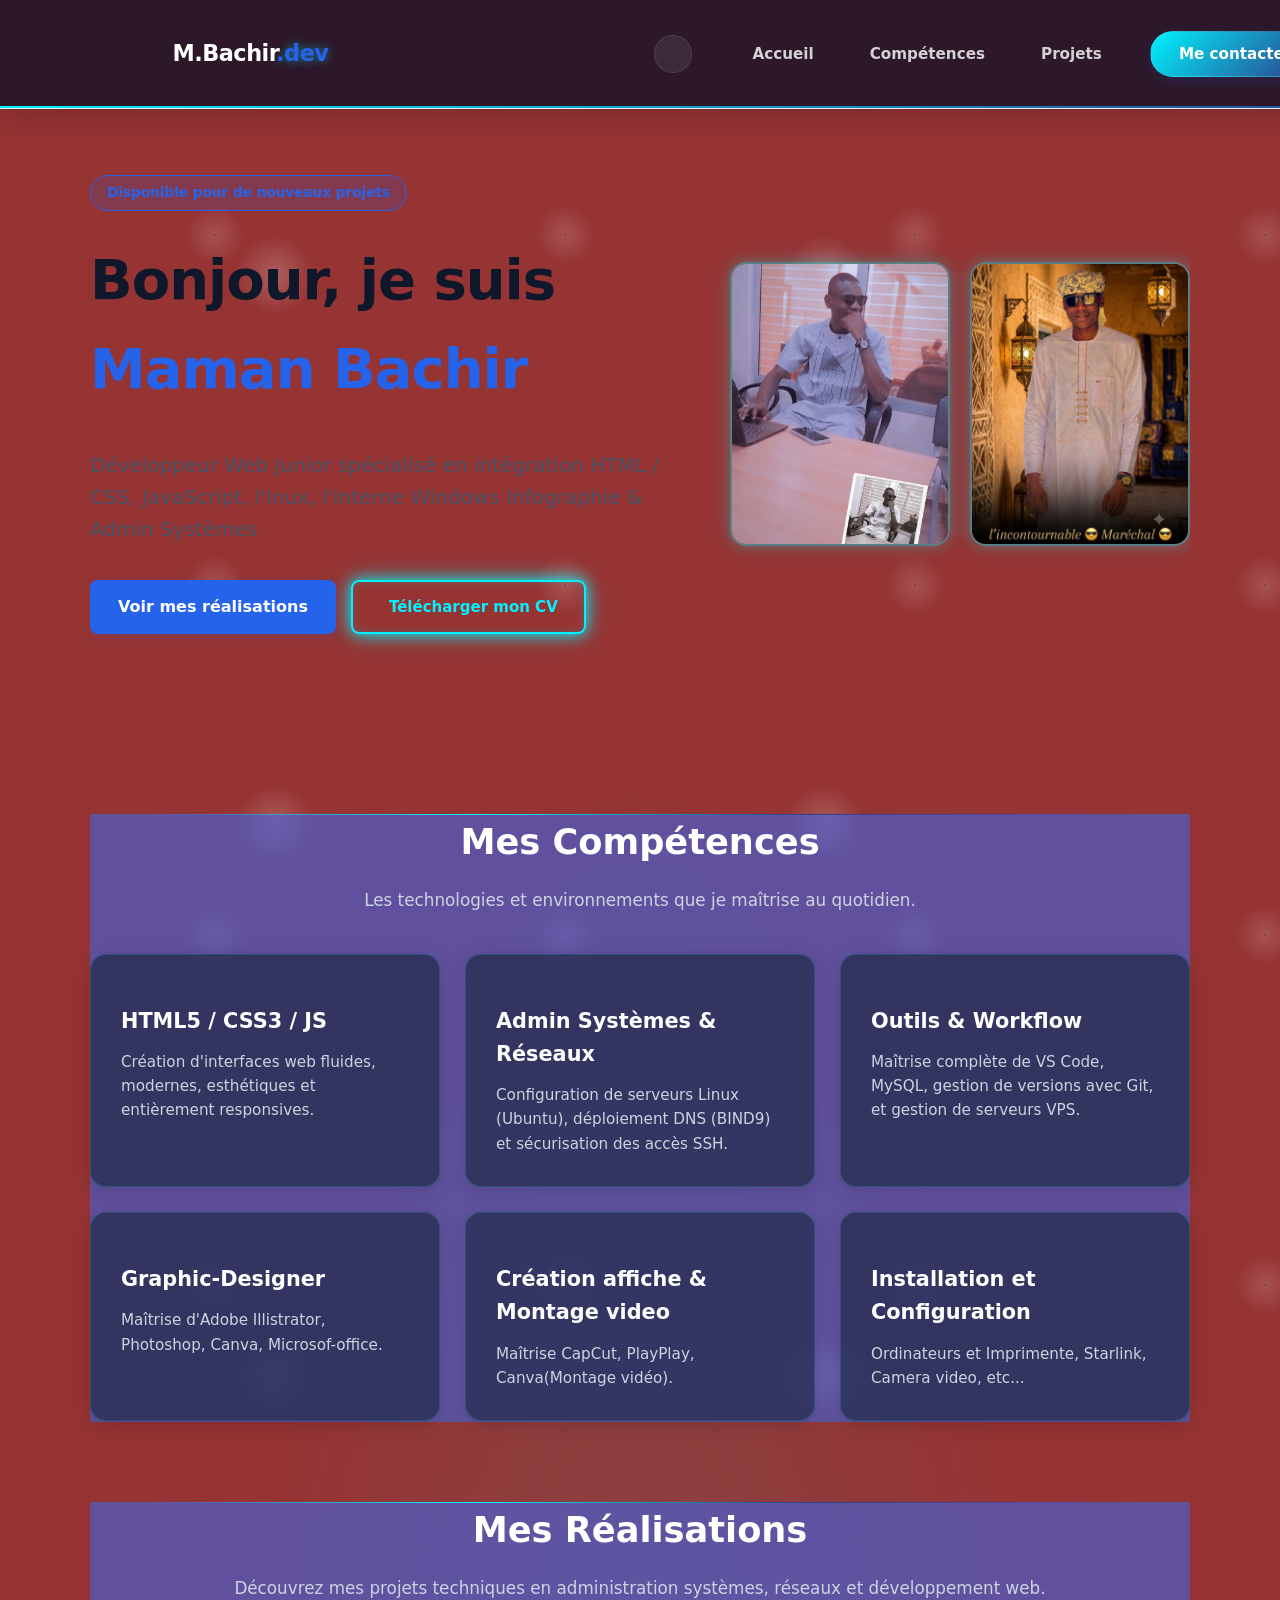
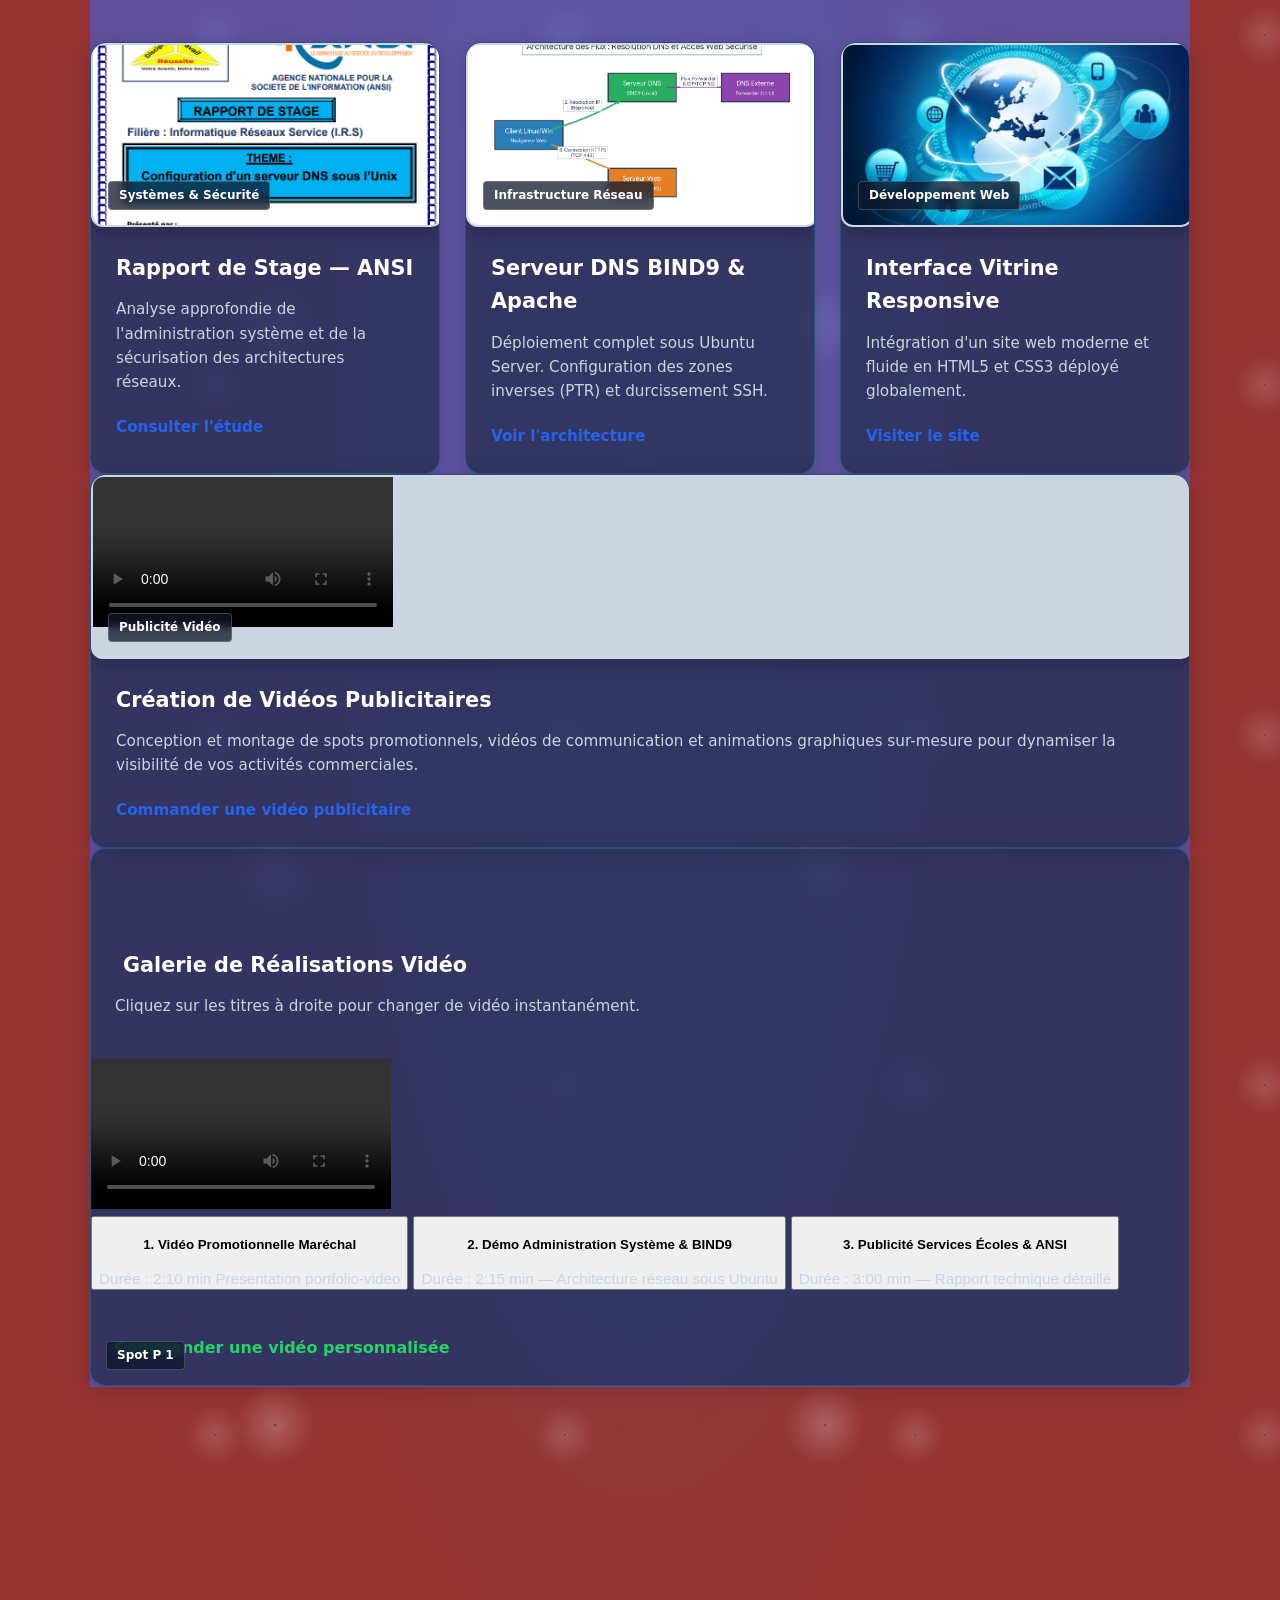
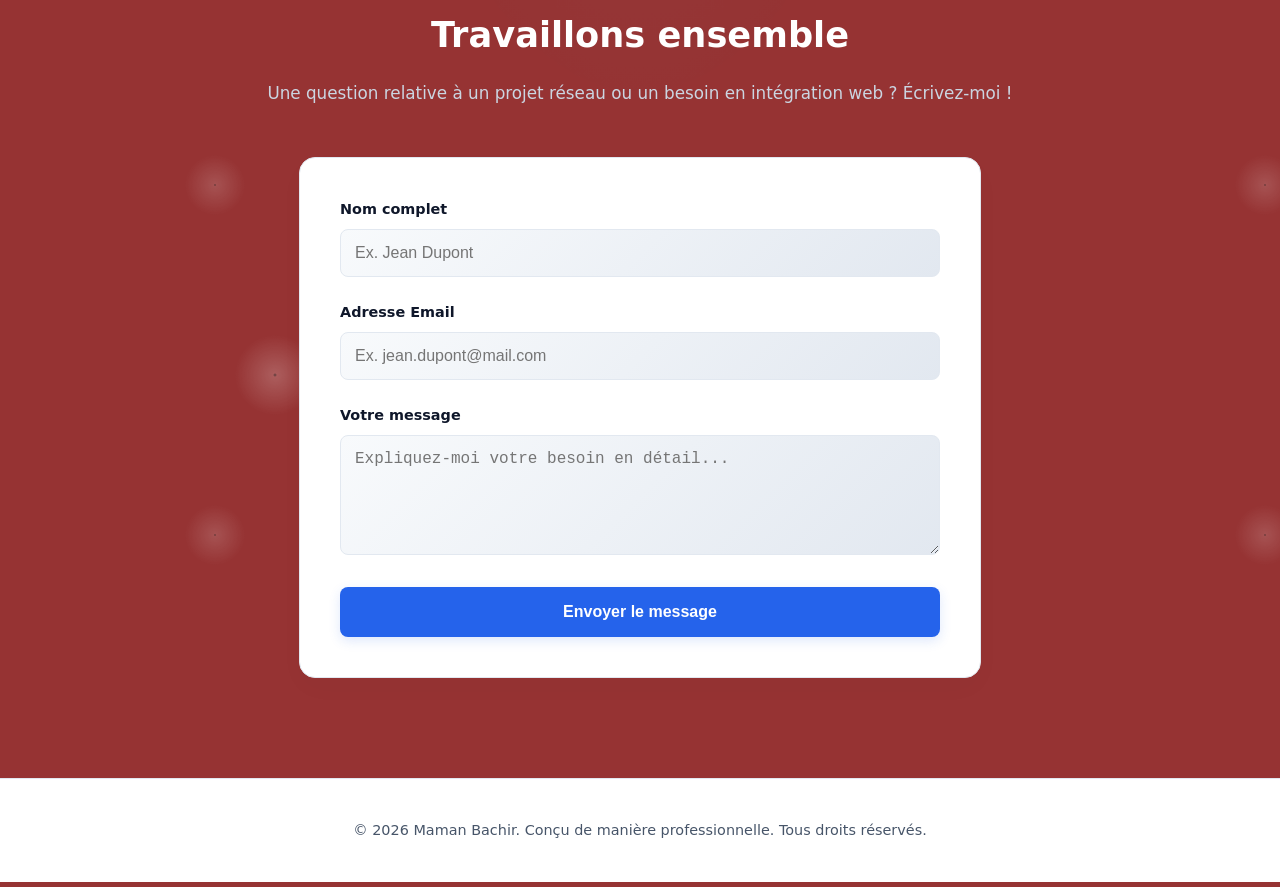
==== commit 61b77d5b: "Add files via upload" ====
--- a/index.html
+++ b/index.html
@@ -45,7 +45,7 @@
         <div class="hero-content">
             <div class="badge">Disponible pour de nouveaux projets</div>
             <h1>Bonjour, je suis <span class="highlight">Maman Bachir</span></h1>
-            <p class="subtitle">Développeur Web Junior spécialisé en intégration HTML / CSS & Admin Systèmes</p>
+            <p class="subtitle">Développeur Web Junior spécialisé en intégration HTML / CSS, JavaScript, l'Inux, l'interne Windows Infographie & Admin Systèmes</p>
             <div class="hero-buttons">
                 <a href="#projets" class="btn-primary">Voir mes réalisations</a>
                 <a href="CV_Maman_Bachir.pdf" download="CV_Maman_Bachir.pdf" id="btn-cv-glow"
@@ -80,7 +80,7 @@
         <div class="cards-grid">
             <div class="card glow-card">
                 <div class="card-icon"><i class="fa-brands fa-html5"></i></div>
-                <h3>HTML5 / CSS3</h3>
+                <h3>HTML5 / CSS3 / JS</h3>
                 <p>Création d'interfaces web fluides, modernes, esthétiques et entièrement responsives.</p>
             </div>
             <div class="card glow-card">
@@ -91,7 +91,22 @@
             <div class="card glow-card">
                 <div class="card-icon"><i class="fa-solid fa-laptop-code"></i></div>
                 <h3>Outils & Workflow</h3>
-                <p>Maîtrise complète de VS Code, gestion de versions avec Git, et gestion de serveurs VPS.</p>
+                <p>Maîtrise complète de VS Code, MySQL, gestion de versions avec Git, et gestion de serveurs VPS.</p>
+            </div>
+            <div class="card glow-card">
+                <div class="card-icon"><i class="fa-solid fa-laptop-code"></i></div>
+                <h3>Graphic-Designer</h3>
+                <p>Maîtrise d'Adobe Illistrator, Photoshop, Canva, Microsof-office.</p>
+            </div>
+            <div class="card glow-card">
+                <div class="card-icon"><i class="fa-solid fa-laptop-code"></i></div>
+                <h3>Création affiche & Montage video</h3>
+                <p>Maîtrise CapCut, PlayPlay, Canva(Montage vidéo).</p>
+            </div>
+            <div class="card glow-card">
+                <div class="card-icon"><i class="fa-solid fa-laptop-code"></i></div>
+                <h3>Installation et Configuration</h3>
+                <p>Ordinateurs et Imprimente, Starlink, Camera video, etc...</p>
             </div>
         </div>
     </div>
@@ -147,6 +162,86 @@
             </div>
         </div>
     </div>
+    <!-- Projet 4 : Réalisations Vidéo Interactives (Lecteur HTML5 intégré) -->
+<div class="card project-card glow-card video-card">
+    <div class="project-image-wrapper glow-img-container video-player-container">
+        
+        <!-- LE VRAI LECTEUR VIDÉO INTERACTIF -->
+        <!-- Optionnel : ajoutez poster="images/miniature.png" si vous voulez une image fixe avant la lecture -->
+        <video controls class="portfolio-video" preload="metadata">
+            <!-- REMPLACEZ 'videos/votre-pub.mp4' par le chemin et le nom exact de votre fichier vidéo -->
+            <source src="videos/Mon-pub.mp4" type="video/mp4">
+            Votre navigateur ne supporte pas la lecture de vidéos HTML5.
+        </video>
+        
+        <div class="project-tag video-tag">Publicité Vidéo</div>
+    </div>
+    
+    <div class="project-content">
+        <h3>Création de Vidéos Publicitaires</h3>
+        <p>Conception et montage de spots promotionnels, vidéos de communication et animations graphiques sur-mesure pour dynamiser la visibilité de vos activités commerciales.</p>
+        
+        <!-- Bouton de contact direct ciblé WhatsApp -->
+        <a href="https://wa.me/22789780233" 
+           target="_blank" class="project-link video-link">
+           Commander une vidéo publicitaire <i class="fa-brands fa-whatsapp"></i>
+        </a>
+    </div>
+</div>
+<!-- Carte Playlist Vidéo Multimédia Pro -->
+<div class="card project-card glow-card video-playlist-card" style="grid-column: 1 / -1;">
+    <div class="section-header" style="padding: 20px 24px 0; text-align: left;">
+        <h3><i class="fa-solid fa-photo-film" style="color: #00f2fe; margin-right: 8px;"></i> Galerie de Réalisations Vidéo</h3>
+        <p>Cliquez sur les titres à droite pour changer de vidéo instantanément.</p>
+    </div>
+
+    <div class="playlist-container">
+        <!-- 1. ZONE DE LECTURE (Gauche) -->
+        <div class="video-screen-area">
+            <video id="main-portfolio-video" controls preload="metadata" controlsList="nodownload">
+                <!-- Vidéo par défaut qui se lance au début -->
+                <source id="video-source" src="videos/video1.mp4" type="video/mp4">
+                Votre navigateur ne supporte pas le lecteur vidéo.
+            </video>
+            <div class="project-tag video-tag" id="current-video-tag">Spot P 1</div>
+        </div>
+
+        <!-- 2. ZONE DE SÉLECTION / LISTE DE LECTURE (Droite) -->
+        <div class="video-list-area">
+            <button class="playlist-item active" onclick="changeVideo('videos/video1.mp4', 'Spot Publicitaire 1')">
+                <div class="item-icon"><i class="fa-solid fa-play"></i></div>
+                <div class="item-text">
+                    <h4>1. Vidéo Promotionnelle Maréchal</h4>
+                    <p>Durée : 2:10 min Presentation portfolio-video
+                </div>
+            </button>
+
+            <button class="playlist-item" onclick="changeVideo('videos/video2.mp4', 'Présentation Projet')">
+                <div class="item-icon"><i class="fa-solid fa-play"></i></div>
+                <div class="item-text">
+                    <h4>2. Démo Administration Système &amp; BIND9</h4>
+                    <p>Durée : 2:15 min — Architecture réseau sous Ubuntu</p>
+                </div>
+            </button>
+
+            <button class="playlist-item" onclick="changeVideo('videos/video3.mp4', 'Spot Commercial')">
+                <div class="item-icon"><i class="fa-solid fa-play"></i></div>
+                <div class="item-text">
+                    <h4>3. Publicité Services Écoles &amp; ANSI</h4>
+                    <p>Durée : 3:00 min — Rapport technique détaillé</p>
+                </div>
+            </button>
+        </div>
+    </div>
+
+    <div class="project-content" style="border-top: 1px solid var(--ligne); padding: 24px;">
+        <a href="https://wa.me/22789780233" 
+           target="_blank" class="project-link video-link" style="color: #25D366 !important; font-weight: 700; font-size: 16px;">
+           Commander une vidéo personnalisée <i class="fa-brands fa-whatsapp"></i>
+        </a>
+    </div>
+</div>
+
 </section>
 
         <!-- Section Contact Complète -->
@@ -178,6 +273,7 @@
         <p>&copy; 2026 Maman Bachir. Conçu de manière professionnelle. Tous droits réservés.</p>
     </footer>
 
+    
     <!-- Script pour le Mode Sombre -->
     <script>
         const toggleBtn = document.getElementById('dark-mode-toggle');
@@ -191,6 +287,26 @@
                 icon.className = 'fa-solid fa-moon';
             }
         });
+        function changeVideo(videoPath, tagTitle) {
+    const videoElement = document.getElementById('main-portfolio-video');
+    const sourceElement = document.getElementById('video-source');
+    const tagElement = document.getElementById('current-video-tag');
+    
+    // 1. Change la source et le texte du tag
+    sourceElement.src = videoPath;
+    tagElement.textContent = tagTitle;
+    
+    // 2. Recharge et lance le nouveau lecteur
+    videoElement.load();
+    videoElement.play();
+    
+    // 3. Met à jour le style visuel du bouton sélectionné
+    const items = document.querySelectorAll('.playlist-item');
+    items.forEach(item => item.classList.remove('active'));
+    
+    // Ajoute la classe active au bouton cliqué
+    event.currentTarget.classList.add('active');
+}
     </script>
 </body>
 </html>
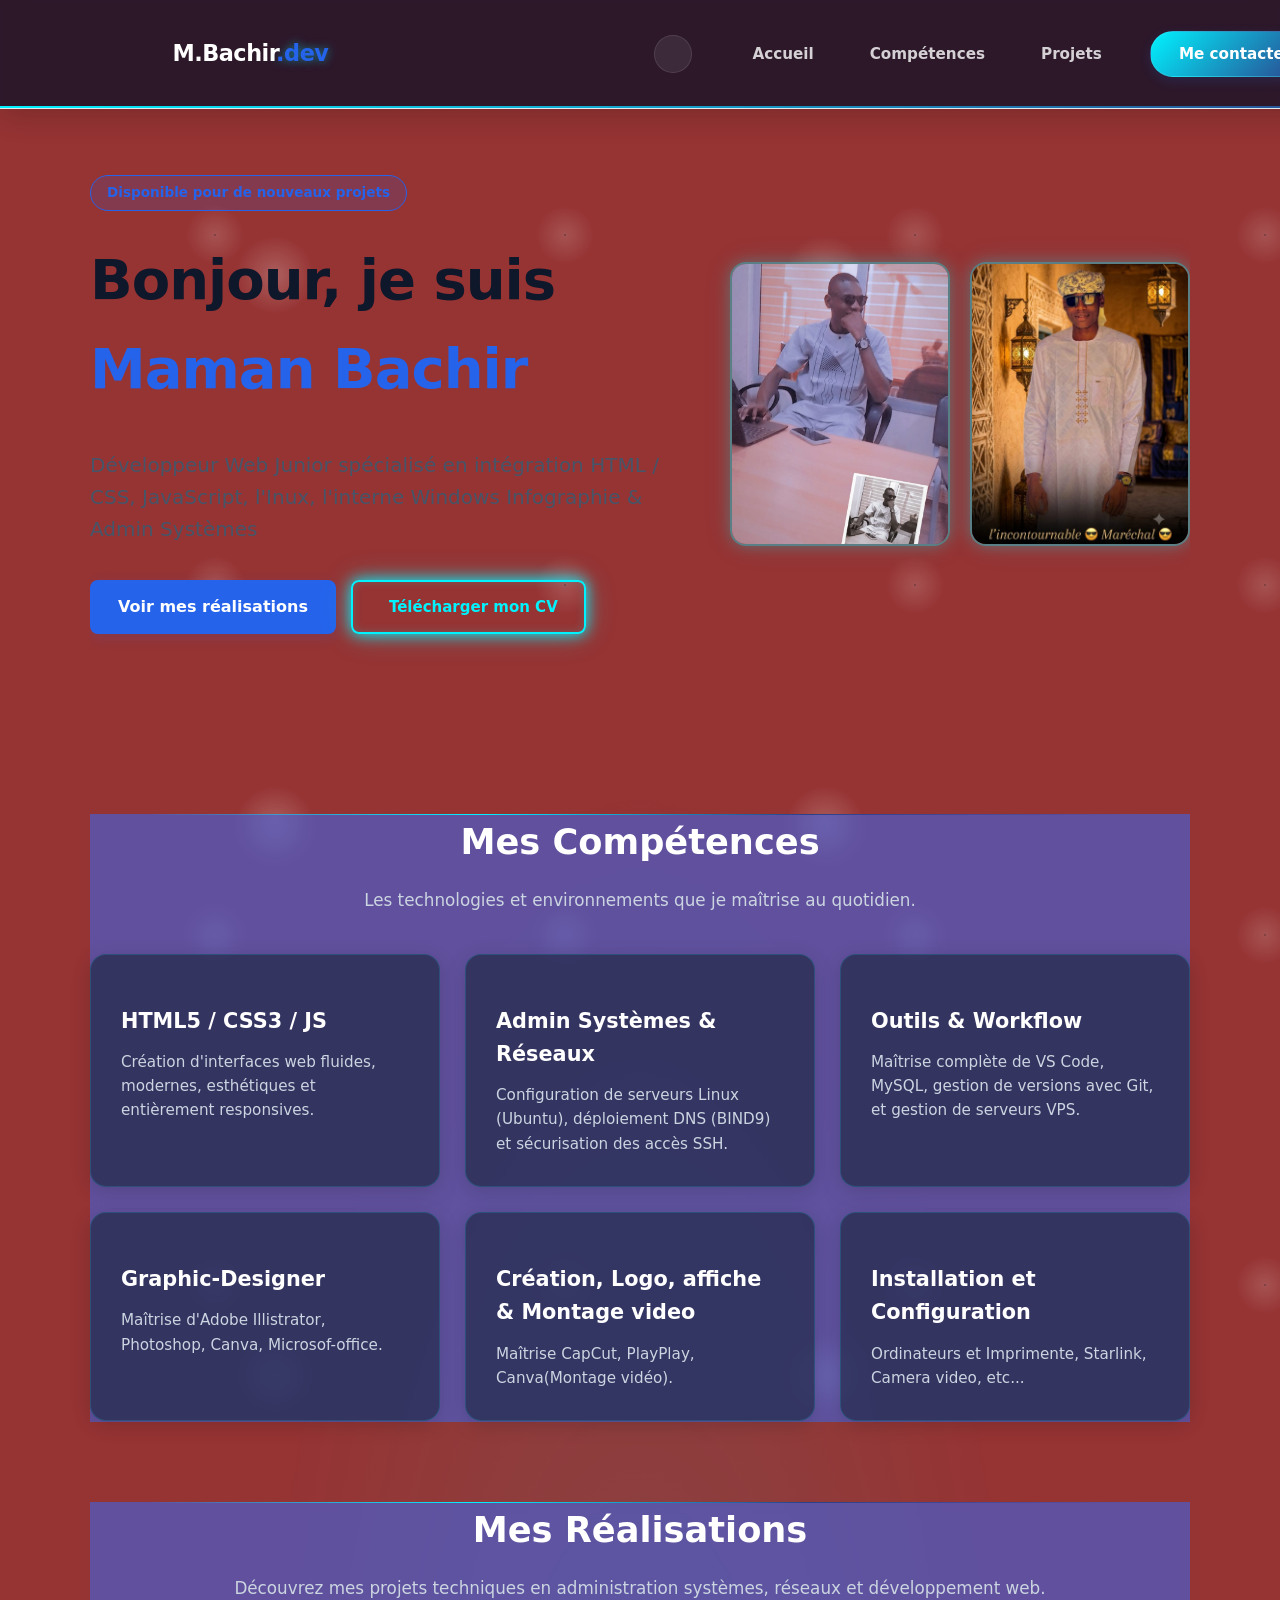
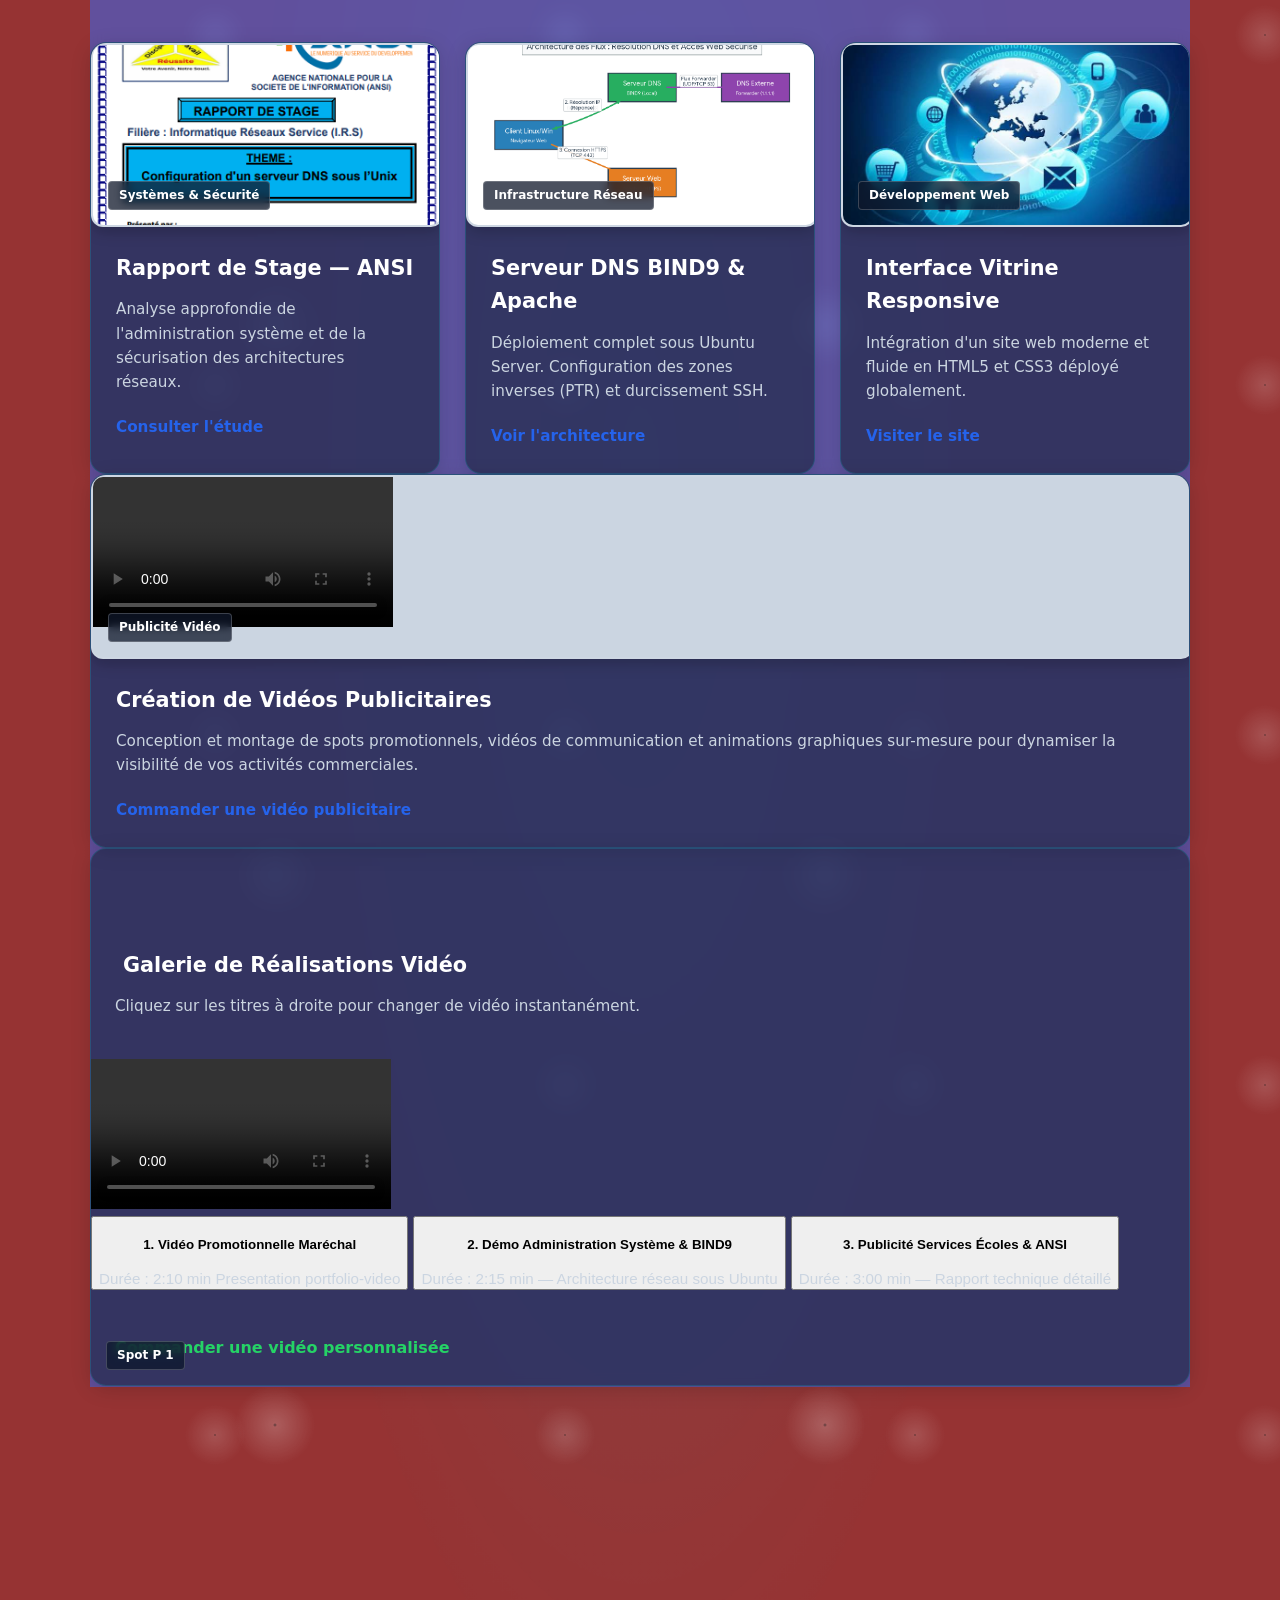
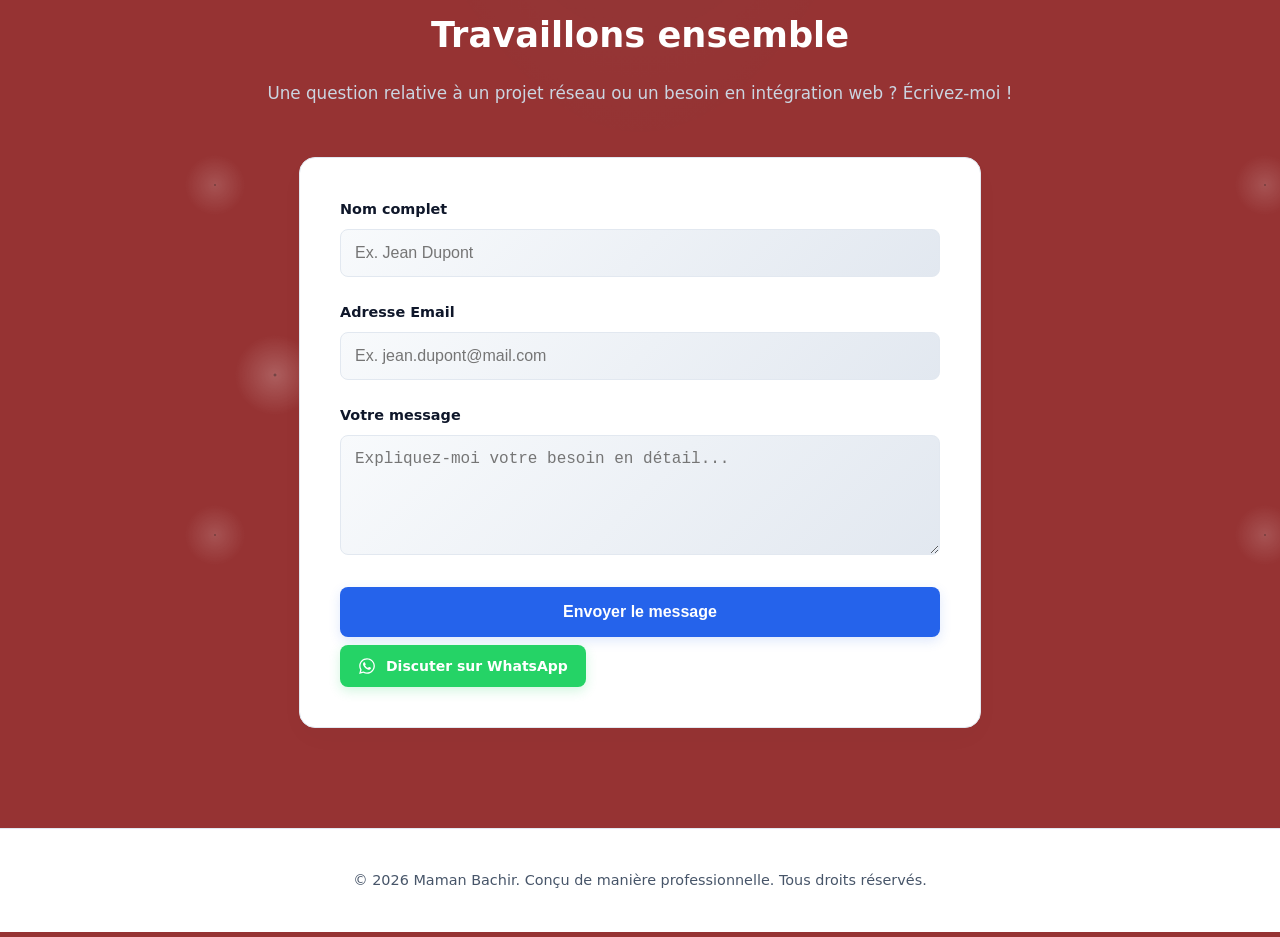
==== commit aaafbc4d: "Add files via upload" ====
--- a/index.html
+++ b/index.html
@@ -8,6 +8,7 @@
     <link rel="stylesheet" href="https://cloudflare.com">
     <link rel="stylesheet" href="style.css">
     <link rel="stylesheet" href="Untitled-1.css">
+    <link rel="stylesheet" href="chat-whatsapp.css">
 </head>
 <body>
 
@@ -100,7 +101,7 @@
             </div>
             <div class="card glow-card">
                 <div class="card-icon"><i class="fa-solid fa-laptop-code"></i></div>
-                <h3>Création affiche & Montage video</h3>
+                <h3>Création, Logo, affiche & Montage video</h3>
                 <p>Maîtrise CapCut, PlayPlay, Canva(Montage vidéo).</p>
             </div>
             <div class="card glow-card">
@@ -182,7 +183,7 @@
         <p>Conception et montage de spots promotionnels, vidéos de communication et animations graphiques sur-mesure pour dynamiser la visibilité de vos activités commerciales.</p>
         
         <!-- Bouton de contact direct ciblé WhatsApp -->
-        <a href="https://wa.me/22789780233" 
+        <a href="https://wa.me/22789780233" data-wa-open 
            target="_blank" class="project-link video-link">
            Commander une vidéo publicitaire <i class="fa-brands fa-whatsapp"></i>
         </a>
@@ -235,7 +236,7 @@
     </div>
 
     <div class="project-content" style="border-top: 1px solid var(--ligne); padding: 24px;">
-        <a href="https://wa.me/22789780233" 
+        <a href="https://wa.me/22789780233" data-wa-open 
            target="_blank" class="project-link video-link" style="color: #25D366 !important; font-weight: 700; font-size: 16px;">
            Commander une vidéo personnalisée <i class="fa-brands fa-whatsapp"></i>
         </a>
@@ -264,7 +265,20 @@
                     <textarea id="message" name="message" rows="5" placeholder="Expliquez-moi votre besoin en détail..." required></textarea>
                 </div>
                 <button type="submit" class="btn-submit">Envoyer le message <i class="fa-regular fa-paper-plane"></i></button>
+                <!-- BOUTON WHATSAPP CORRIGÉ AVEC STYLE VERT FORCÉ -->
+  <a href="https://wa.me/22789780233" 
+   target="_blank" 
+   class="btn-whatsapp" 
+   style="display: inline-flex !important; align-items: center; justify-content: center; gap: 10px; background-color: #25D366 !important; color: #ffffff !important; padding: 10px 18px; border-radius: 8px; font-size: 14px; font-weight: 700; text-decoration: none; box-shadow: 0 4px 12px rgba(37, 211, 102, 0.2); margin-top: 8px; transition: all 0.3s ease;">
+  
+  <svg viewBox="0 0 448 512" width="18" height="18" fill="#ffffff" style="display: block;">
+    <path d="M380.9 97.1C339 55.1 283.2 32 223.9 32c-122.4 0-222 99.6-222 222 0 39.1 10.2 77.3 29.6 111L0 480l117.7-30.9c32.4 17.7 68.9 27 106.1 27h.1c122.3 0 224.1-99.6 224.1-222 0-59.3-25.2-115-67.1-157zm-157 341.6c-33.2 0-65.7-8.9-94-25.7l-6.7-4-69.8 18.3L72 359.2l-4.4-7c-18.5-29.4-28.2-63.3-28.2-98.2 0-101.7 82.8-184.5 184.6-184.5 49.3 0 95.6 19.2 130.4 54.1 34.8 34.9 56.2 81.2 56.1 130.5 0 101.8-84.9 184.6-186.6 184.6zm101.2-138.2c-5.5-2.8-32.8-16.2-37.9-18-5.1-1.9-8.8-2.8-12.5 2.8-3.7 5.6-14.3 18-17.6 21.8-3.2 3.7-6.5 4.2-12 1.4-32.6-16.3-54-29.1-75.5-66-5.7-9.8 5.7-9.1 16.3-30.3 1.8-3.7.9-6.9-.5-9.7-1.4-2.8-12.5-30.1-17.1-41.2-4.5-10.8-9.1-9.3-12.5-9.5-3.2-.2-6.9-.2-10.6-.2-3.7 0-9.7 1.4-14.8 6.9-5.1 5.6-19.4 19-19.4 46.3 0 27.3 19.9 53.7 22.6 57.4 2.8 3.7 39.1 59.7 94.8 83.8 35.2 15.2 49 16.5 66.6 13.9 10.7-1.6 32.8-13.4 37.4-26.4 4.6-13 4.6-24.1 3.2-26.4-1.3-2.5-5-3.9-10.5-6.6z"/>
+  </svg>
+  <span>Discuter sur WhatsApp</span>
+</a>
+</div>
             </form>
+            
         </section>
 
     </main>
@@ -308,5 +322,6 @@
     event.currentTarget.classList.add('active');
 }
     </script>
+    <script src="chat-whatsapp.js"></script>
 </body>
 </html>
--- a/chat-whatsapp.css
+++ b/chat-whatsapp.css
@@ -0,0 +1,32 @@
+/* Chat WhatsApp intégré — Maréchal */
+.wa-btn{display:inline-flex;align-items:center;gap:.5rem;padding:.8rem 1.2rem;border:1px solid rgba(255,255,255,.35);border-radius:10px;background:#0b0b0d;color:#fff;font:600 1rem/1 system-ui,sans-serif;cursor:pointer;transition:.2s}
+.wa-btn:hover{background:#0f3d24;border-color:#25d366}
+.wa-btn svg{width:20px;height:20px;fill:currentColor}
+
+.wa-chat{position:fixed;right:16px;bottom:16px;width:min(360px,calc(100vw - 32px));max-height:80vh;display:flex;flex-direction:column;
+ background:#0f1a3a;color:#f3ede2;border:1px solid rgba(255,255,255,.12);border-radius:18px;box-shadow:0 20px 60px rgba(0,0,0,.6);
+ font-family:system-ui,sans-serif;overflow:hidden;z-index:9999;
+ opacity:0;transform:translateY(24px) scale(.97);pointer-events:none;transition:.28s cubic-bezier(.2,.8,.2,1)}
+.wa-chat.open{opacity:1;transform:none;pointer-events:auto}
+.wa-head{display:flex;align-items:center;gap:.75rem;padding:.9rem 1rem;background:#162350;border-bottom:1px solid rgba(255,255,255,.08)}
+.wa-avatar{width:44px;height:44px;border-radius:50%;object-fit:cover;background:#00f2fe;color:#0a1128;display:grid;place-items:center;font-weight:800}
+.wa-name{font-weight:700}
+.wa-status{font:.7rem ui-monospace,monospace;letter-spacing:.12em;color:#25d366;text-transform:uppercase}
+.wa-status::before{content:"● "}
+.wa-close{margin-left:auto;background:none;border:0;color:#cfc8bb;font-size:1.4rem;cursor:pointer}
+.wa-body{padding:1rem;display:flex;flex-direction:column;gap:.6rem;overflow-y:auto;min-height:120px}
+.wa-msg{max-width:85%;padding:.6rem .85rem;border-radius:14px;font-size:.92rem;line-height:1.35;animation:waIn .3s ease}
+.wa-in{align-self:flex-start;background:#1c2541;border-bottom-left-radius:4px}
+.wa-out{align-self:flex-end;background:#00f2fe;color:#0a1128;border-bottom-right-radius:4px;font-weight:600}
+.wa-typing{align-self:flex-start;background:#1c2541;padding:.6rem .85rem;border-radius:14px;display:flex;gap:4px}
+.wa-typing i{width:6px;height:6px;border-radius:50%;background:#9d96a8;animation:waDot 1s infinite}
+.wa-typing i:nth-child(2){animation-delay:.15s}.wa-typing i:nth-child(3){animation-delay:.3s}
+.wa-quick{display:flex;flex-wrap:wrap;gap:.4rem;padding:0 1rem .6rem}
+.wa-quick button{background:transparent;border:1px solid #00f2fe;color:#00f2fe;border-radius:999px;padding:.35rem .8rem;font-size:.8rem;cursor:pointer}
+.wa-quick button:hover{background:#00f2fe;color:#0a1128}
+.wa-form{display:flex;gap:.5rem;padding:.75rem;border-top:1px solid rgba(255,255,255,.08);background:#162350}
+.wa-form input{flex:1;background:#0a1128;border:1px solid rgba(255,255,255,.15);border-radius:999px;color:#fff;padding:.65rem 1rem;font-size:.92rem;outline:none}
+.wa-form input:focus{border-color:#25d366}
+.wa-form button{width:42px;height:42px;border:0;border-radius:50%;background:#25d366;color:#fff;font-size:1.1rem;cursor:pointer}
+@keyframes waIn{from{opacity:0;transform:translateY(8px)}to{opacity:1;transform:none}}
+@keyframes waDot{0%,60%,100%{opacity:.3}30%{opacity:1}}
